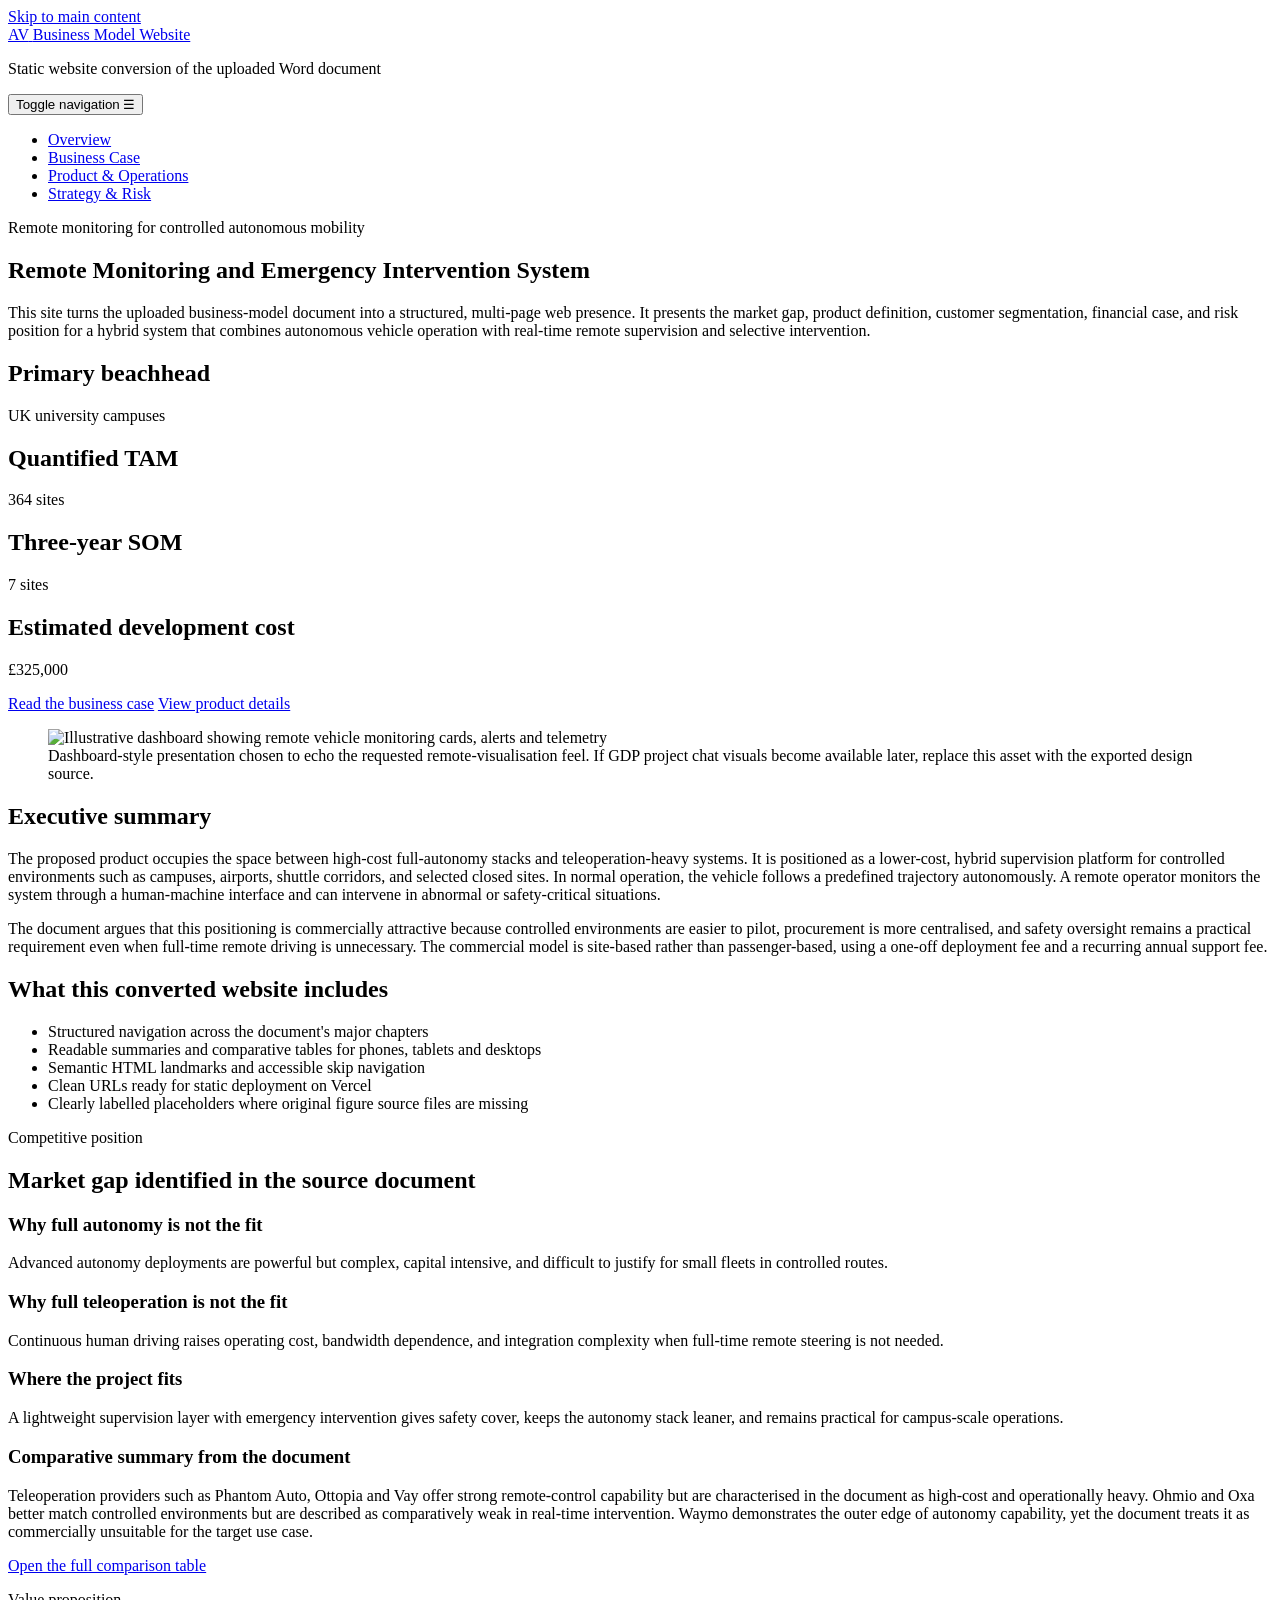
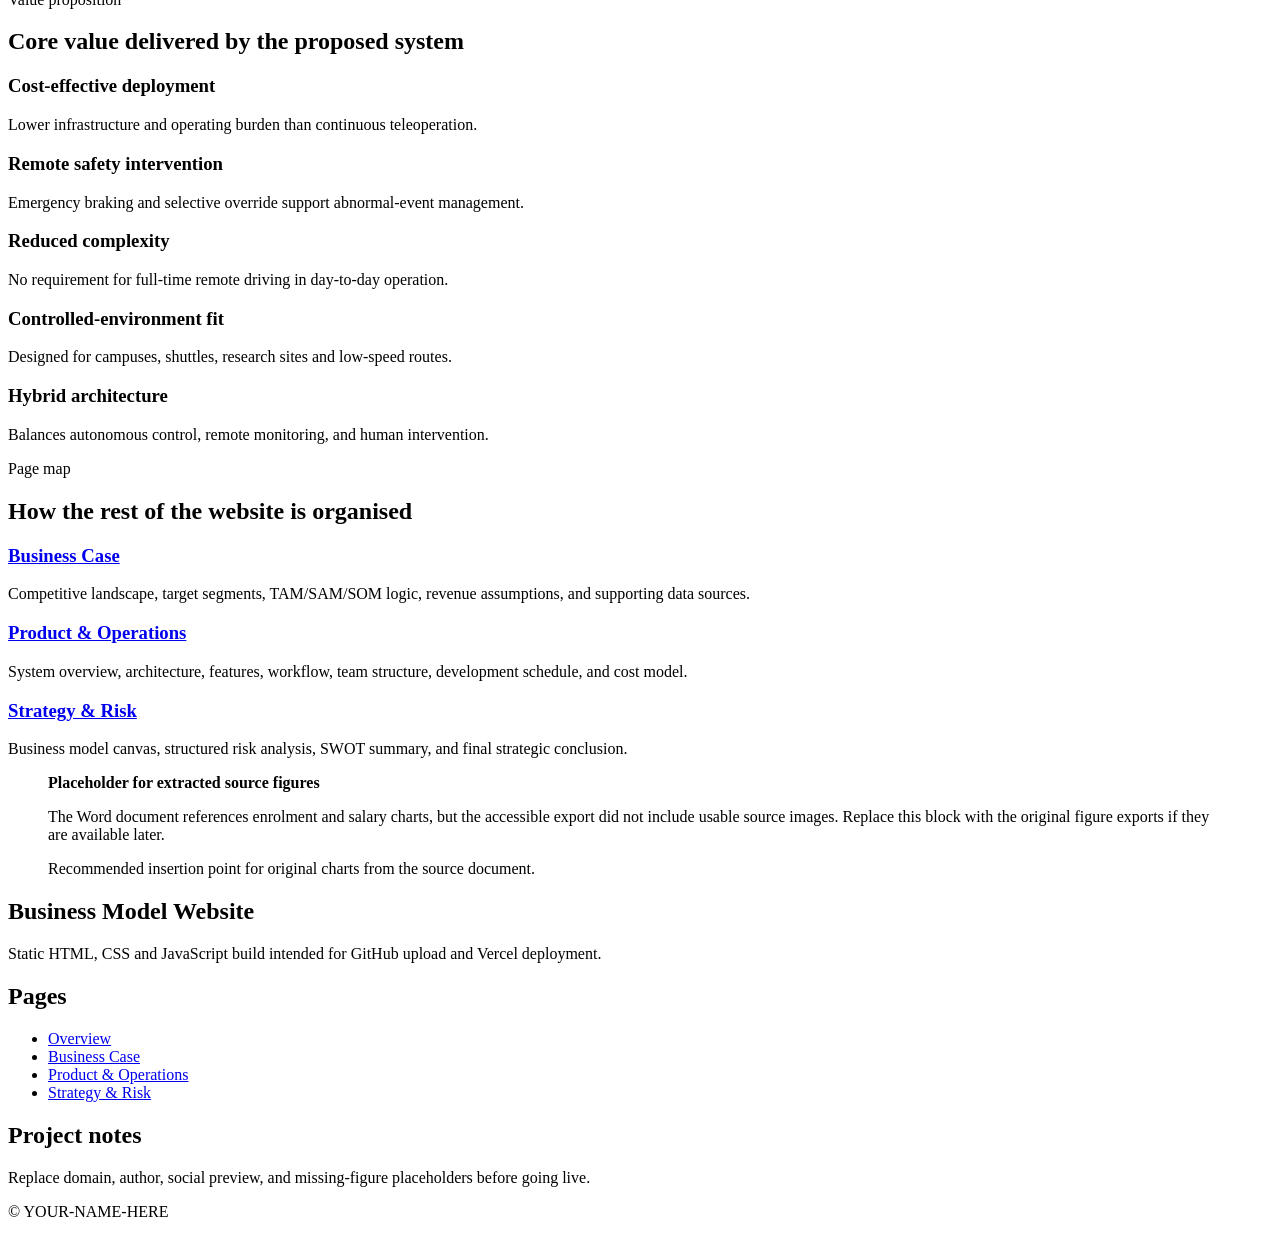
==== index.html @ 2acd95ef "Add files via upload first commit CAVE GDP" ====
<!DOCTYPE html>
<html lang="en-GB">
  <head>
    <meta charset="utf-8">
    <meta name="viewport" content="width=device-width, initial-scale=1">
    <title>Remote Monitoring and Emergency Intervention System</title>
    <meta name="description" content="Executive summary, market gap, value proposition, and commercial overview for a remote monitoring and emergency intervention system for automated vehicles.">
    <meta name="robots" content="index,follow,max-image-preview:large">
    <meta name="theme-color" content="#0b1220">
    <meta name="author" content="YOUR-NAME-HERE">
    <link rel="canonical" href="https://YOUR-DOMAIN-HERE/">
    <meta property="og:type" content="website">
    <meta property="og:locale" content="en_GB">
    <meta property="og:title" content="Remote Monitoring and Emergency Intervention System">
    <meta property="og:description" content="A static website version of the business model, market case, and product strategy for a hybrid autonomy monitoring platform.">
    <meta property="og:url" content="https://YOUR-DOMAIN-HERE/">
    <meta property="og:image" content="https://YOUR-DOMAIN-HERE/assets/images/og-image.svg">
    <meta name="twitter:card" content="summary_large_image">
    <meta name="twitter:title" content="Remote Monitoring and Emergency Intervention System">
    <meta name="twitter:description" content="Business model, product definition, market sizing, and risk analysis for a hybrid autonomy monitoring platform.">
    <meta name="twitter:image" content="https://YOUR-DOMAIN-HERE/assets/images/og-image.svg">
    <link rel="icon" href="assets/icons/favicon.svg" type="image/svg+xml">
    <link rel="stylesheet" href="assets/css/styles.css">
    <script defer src="assets/js/main.js"></script>
  </head>
  <body>
    <a class="skip-link" href="#main-content">Skip to main content</a>

    <header class="site-header">
      <div class="container">
        <div class="brand-block">
          <a class="brand" href="index.html" aria-label="Go to home page">
            <span class="brand-mark" aria-hidden="true">AV</span>
            <span class="brand-text">Business Model Website</span>
          </a>
          <p class="brand-tagline">Static website conversion of the uploaded Word document</p>
        </div>

        <button class="nav-toggle" type="button" aria-expanded="false" aria-controls="site-nav">
          <span class="sr-only">Toggle navigation</span>
          <span aria-hidden="true">☰</span>
        </button>

        <nav id="site-nav" class="site-nav" aria-label="Primary">
          <ul>
            <li><a href="index.html" aria-current="page">Overview</a></li>
            <li><a href="business-case.html">Business Case</a></li>
            <li><a href="product-operations.html">Product & Operations</a></li>
            <li><a href="strategy.html">Strategy & Risk</a></li>
          </ul>
        </nav>
      </div>
    </header>

    <main id="main-content">
      <section class="hero">
        <div class="container hero-grid">
          <div class="hero-copy">
            <p class="eyebrow">Remote monitoring for controlled autonomous mobility</p>
            <h1>Remote Monitoring and Emergency Intervention System</h1>
            <p class="lede">
              This site turns the uploaded business-model document into a structured, multi-page web presence.
              It presents the market gap, product definition, customer segmentation, financial case, and risk position
              for a hybrid system that combines autonomous vehicle operation with real-time remote supervision and selective intervention.
            </p>

            <div class="stat-grid" aria-label="Key summary metrics">
              <article class="stat-card">
                <h2>Primary beachhead</h2>
                <p>UK university campuses</p>
              </article>
              <article class="stat-card">
                <h2>Quantified TAM</h2>
                <p>364 sites</p>
              </article>
              <article class="stat-card">
                <h2>Three-year SOM</h2>
                <p>7 sites</p>
              </article>
              <article class="stat-card">
                <h2>Estimated development cost</h2>
                <p>£325,000</p>
              </article>
            </div>

            <div class="button-row">
              <a class="button" href="business-case.html">Read the business case</a>
              <a class="button button-secondary" href="product-operations.html">View product details</a>
            </div>
          </div>

          <figure class="hero-figure">
            <img src="assets/images/hero-dashboard.svg" alt="Illustrative dashboard showing remote vehicle monitoring cards, alerts and telemetry">
            <figcaption>
              Dashboard-style presentation chosen to echo the requested remote-visualisation feel. If GDP project chat visuals become available later, replace this asset with the exported design source.
            </figcaption>
          </figure>
        </div>
      </section>

      <section class="section">
        <div class="container two-column">
          <article>
            <h2>Executive summary</h2>
            <p>
              The proposed product occupies the space between high-cost full-autonomy stacks and teleoperation-heavy systems.
              It is positioned as a lower-cost, hybrid supervision platform for controlled environments such as campuses,
              airports, shuttle corridors, and selected closed sites. In normal operation, the vehicle follows a predefined trajectory autonomously.
              A remote operator monitors the system through a human-machine interface and can intervene in abnormal or safety-critical situations.
            </p>
            <p>
              The document argues that this positioning is commercially attractive because controlled environments are easier to pilot,
              procurement is more centralised, and safety oversight remains a practical requirement even when full-time remote driving is unnecessary.
              The commercial model is site-based rather than passenger-based, using a one-off deployment fee and a recurring annual support fee.
            </p>
          </article>

          <aside class="callout">
            <h2>What this converted website includes</h2>
            <ul class="list-tight">
              <li>Structured navigation across the document's major chapters</li>
              <li>Readable summaries and comparative tables for phones, tablets and desktops</li>
              <li>Semantic HTML landmarks and accessible skip navigation</li>
              <li>Clean URLs ready for static deployment on Vercel</li>
              <li>Clearly labelled placeholders where original figure source files are missing</li>
            </ul>
          </aside>
        </div>
      </section>

      <section class="section section-alt">
        <div class="container">
          <div class="section-heading">
            <p class="eyebrow">Competitive position</p>
            <h2>Market gap identified in the source document</h2>
          </div>

          <div class="grid cards-3">
            <article class="card">
              <h3>Why full autonomy is not the fit</h3>
              <p>
                Advanced autonomy deployments are powerful but complex, capital intensive, and difficult to justify for small fleets in controlled routes.
              </p>
            </article>
            <article class="card">
              <h3>Why full teleoperation is not the fit</h3>
              <p>
                Continuous human driving raises operating cost, bandwidth dependence, and integration complexity when full-time remote steering is not needed.
              </p>
            </article>
            <article class="card">
              <h3>Where the project fits</h3>
              <p>
                A lightweight supervision layer with emergency intervention gives safety cover, keeps the autonomy stack leaner, and remains practical for campus-scale operations.
              </p>
            </article>
          </div>

          <div class="comparison-panel">
            <div>
              <h3>Comparative summary from the document</h3>
              <p>
                Teleoperation providers such as Phantom Auto, Ottopia and Vay offer strong remote-control capability but are characterised in the document as high-cost and operationally heavy.
                Ohmio and Oxa better match controlled environments but are described as comparatively weak in real-time intervention.
                Waymo demonstrates the outer edge of autonomy capability, yet the document treats it as commercially unsuitable for the target use case.
              </p>
            </div>
            <a class="text-link" href="business-case.html#competitive-landscape">Open the full comparison table</a>
          </div>
        </div>
      </section>

      <section class="section">
        <div class="container">
          <div class="section-heading">
            <p class="eyebrow">Value proposition</p>
            <h2>Core value delivered by the proposed system</h2>
          </div>

          <div class="grid cards-5">
            <article class="mini-card">
              <h3>Cost-effective deployment</h3>
              <p>Lower infrastructure and operating burden than continuous teleoperation.</p>
            </article>
            <article class="mini-card">
              <h3>Remote safety intervention</h3>
              <p>Emergency braking and selective override support abnormal-event management.</p>
            </article>
            <article class="mini-card">
              <h3>Reduced complexity</h3>
              <p>No requirement for full-time remote driving in day-to-day operation.</p>
            </article>
            <article class="mini-card">
              <h3>Controlled-environment fit</h3>
              <p>Designed for campuses, shuttles, research sites and low-speed routes.</p>
            </article>
            <article class="mini-card">
              <h3>Hybrid architecture</h3>
              <p>Balances autonomous control, remote monitoring, and human intervention.</p>
            </article>
          </div>
        </div>
      </section>

      <section class="section section-alt">
        <div class="container">
          <div class="section-heading">
            <p class="eyebrow">Page map</p>
            <h2>How the rest of the website is organised</h2>
          </div>

          <div class="grid cards-3">
            <article class="card card-link">
              <h3><a href="business-case.html">Business Case</a></h3>
              <p>Competitive landscape, target segments, TAM/SAM/SOM logic, revenue assumptions, and supporting data sources.</p>
            </article>
            <article class="card card-link">
              <h3><a href="product-operations.html">Product & Operations</a></h3>
              <p>System overview, architecture, features, workflow, team structure, development schedule, and cost model.</p>
            </article>
            <article class="card card-link">
              <h3><a href="strategy.html">Strategy & Risk</a></h3>
              <p>Business model canvas, structured risk analysis, SWOT summary, and final strategic conclusion.</p>
            </article>
          </div>
        </div>
      </section>

      <section class="section">
        <div class="container">
          <figure class="figure-placeholder">
            <div class="placeholder-box">
              <strong>Placeholder for extracted source figures</strong>
              <p>
                The Word document references enrolment and salary charts, but the accessible export did not include usable source images.
                Replace this block with the original figure exports if they are available later.
              </p>
            </div>
            <figcaption>Recommended insertion point for original charts from the source document.</figcaption>
          </figure>
        </div>
      </section>
    </main>

    <footer class="site-footer">
      <div class="container footer-grid">
        <div>
          <h2>Business Model Website</h2>
          <p>
            Static HTML, CSS and JavaScript build intended for GitHub upload and Vercel deployment.
          </p>
        </div>

        <div>
          <h2>Pages</h2>
          <ul class="list-plain">
            <li><a href="index.html">Overview</a></li>
            <li><a href="business-case.html">Business Case</a></li>
            <li><a href="product-operations.html">Product & Operations</a></li>
            <li><a href="strategy.html">Strategy & Risk</a></li>
          </ul>
        </div>

        <div>
          <h2>Project notes</h2>
          <p>
            Replace domain, author, social preview, and missing-figure placeholders before going live.
          </p>
          <p class="footer-meta">© <span data-year></span> YOUR-NAME-HERE</p>
        </div>
      </div>
    </footer>
  </body>
</html>
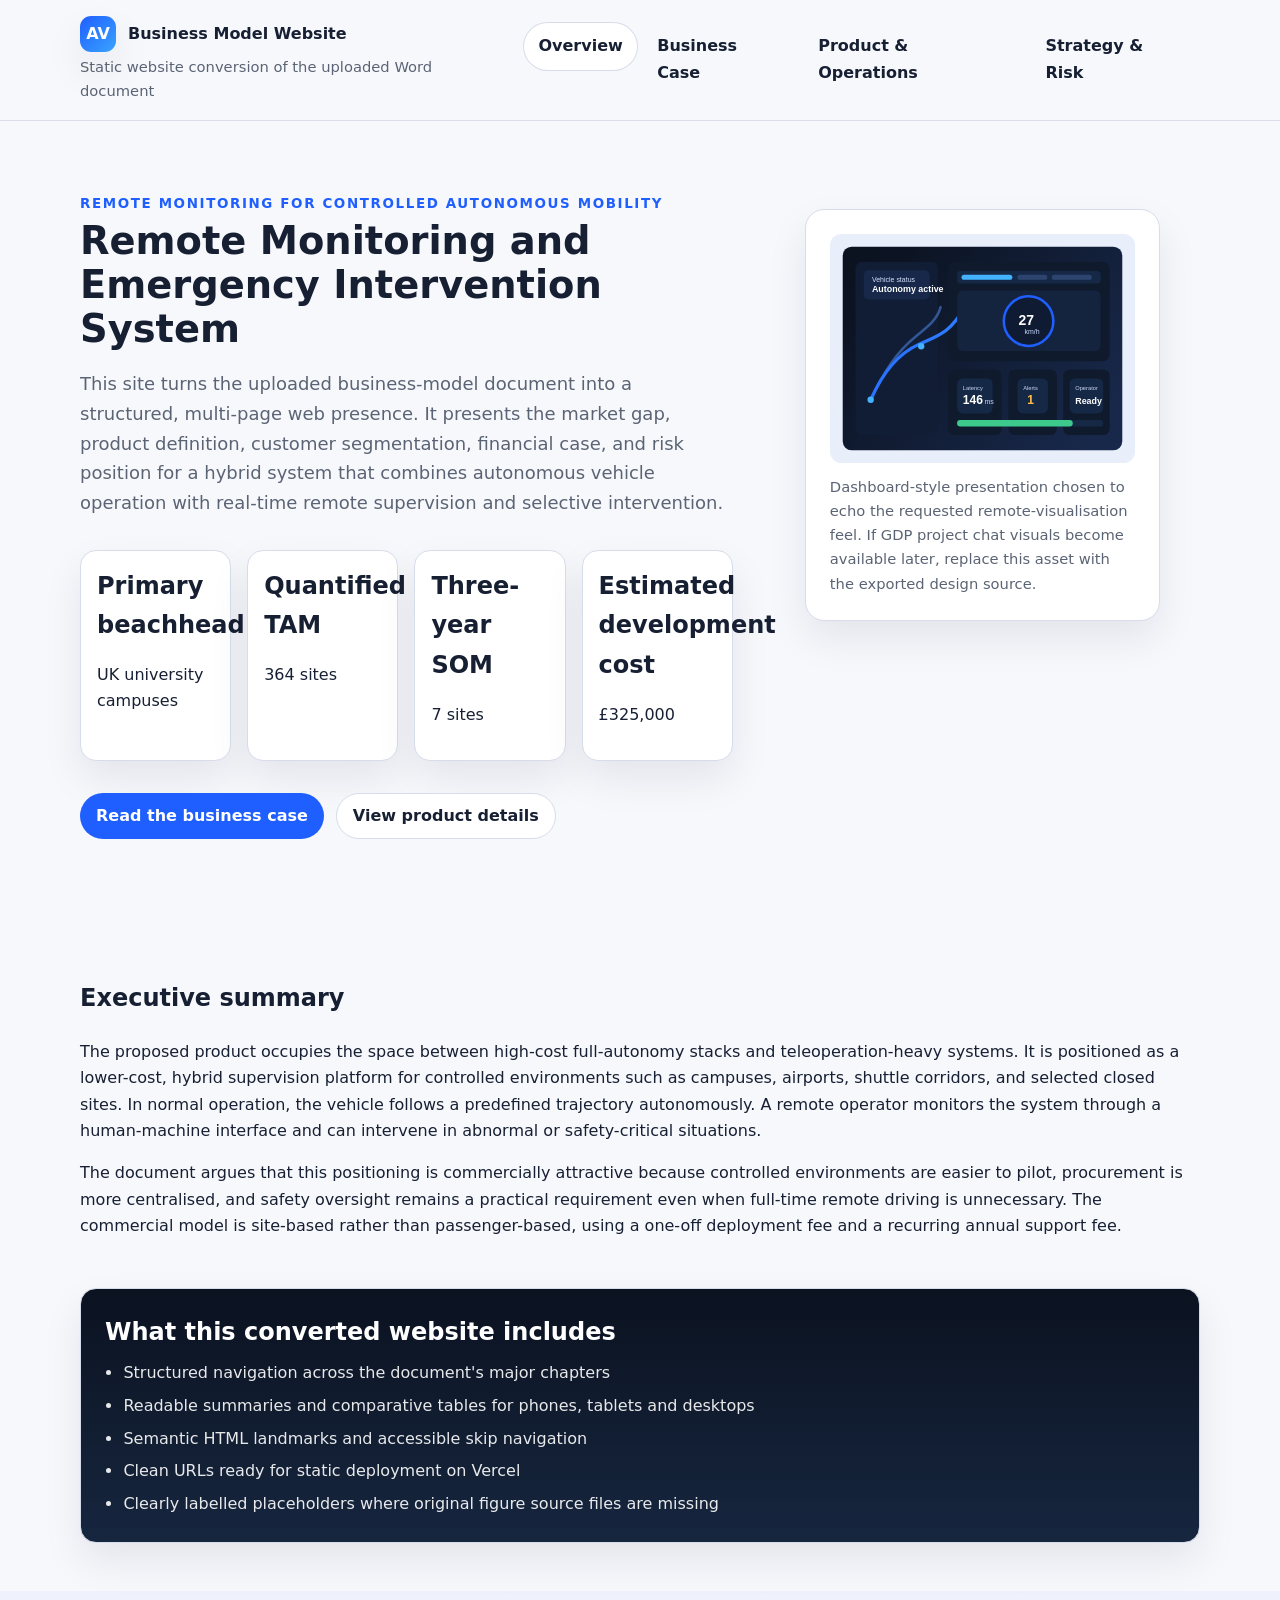
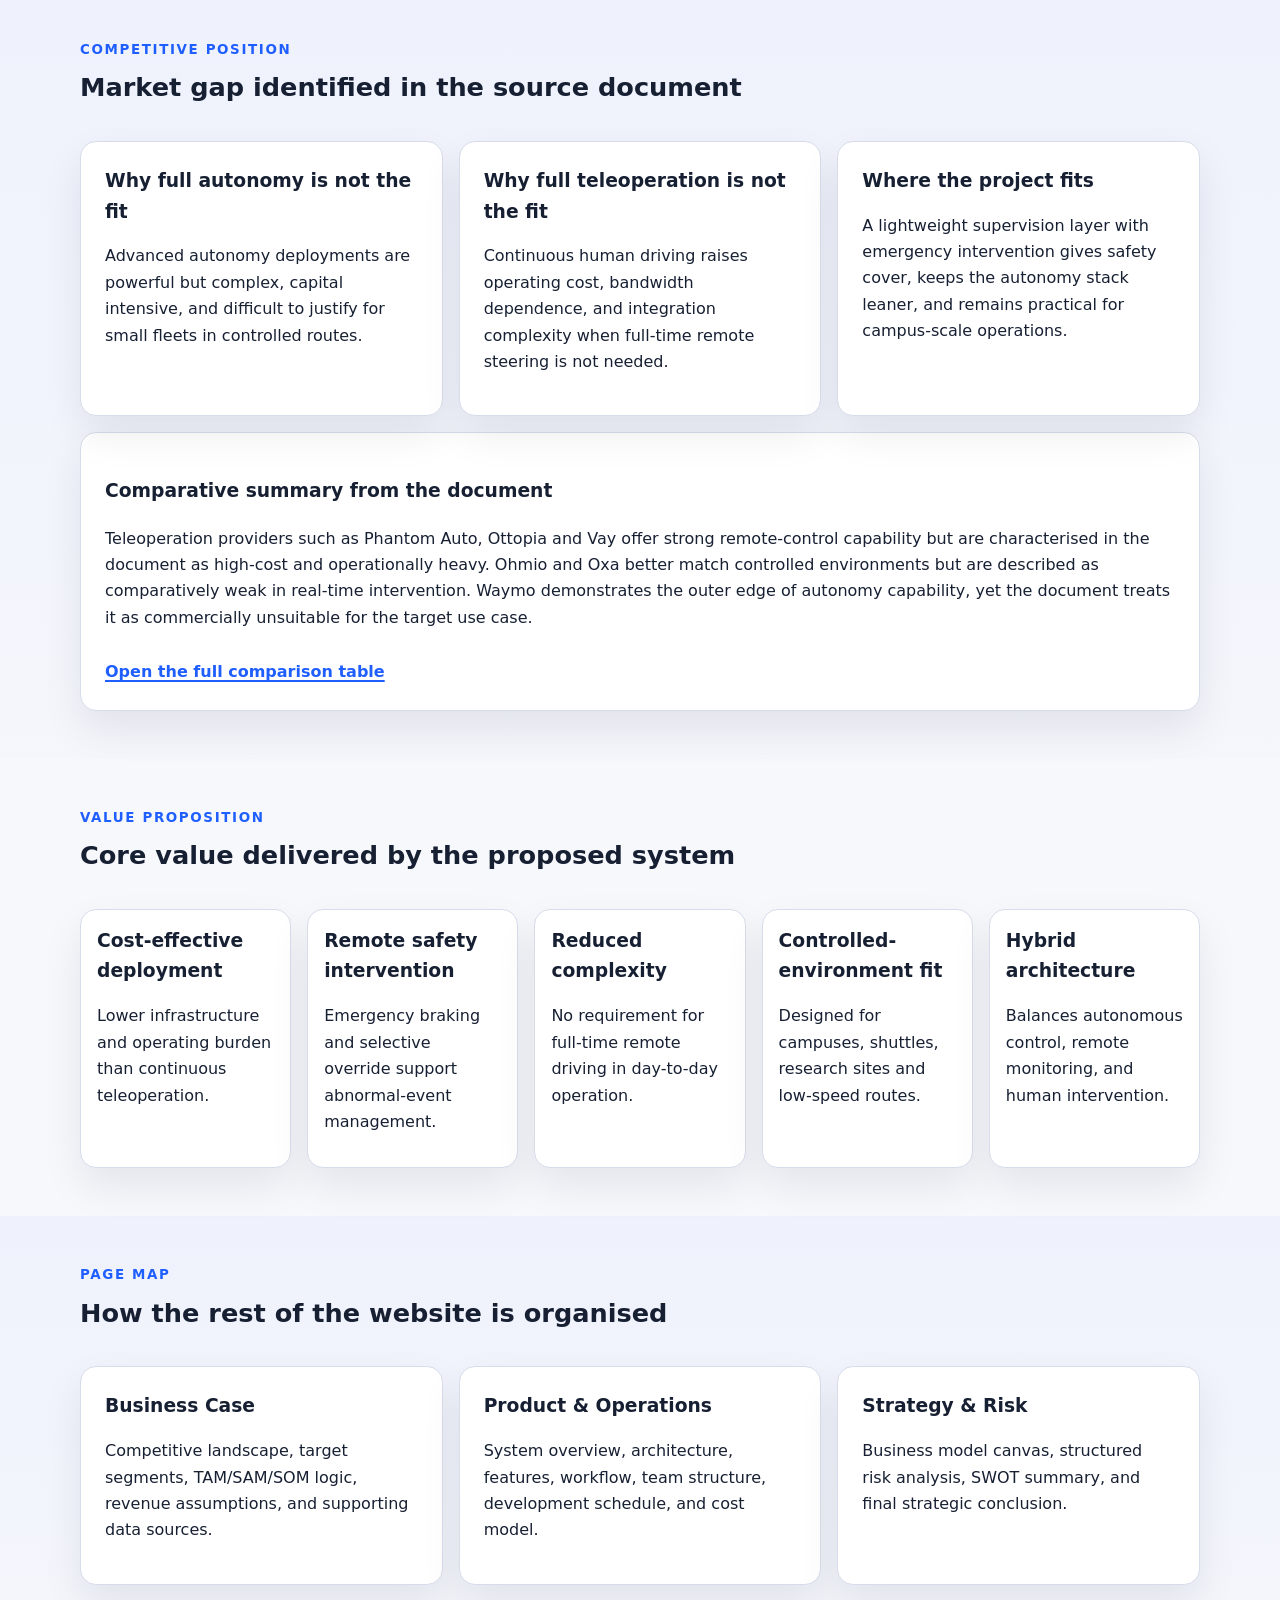
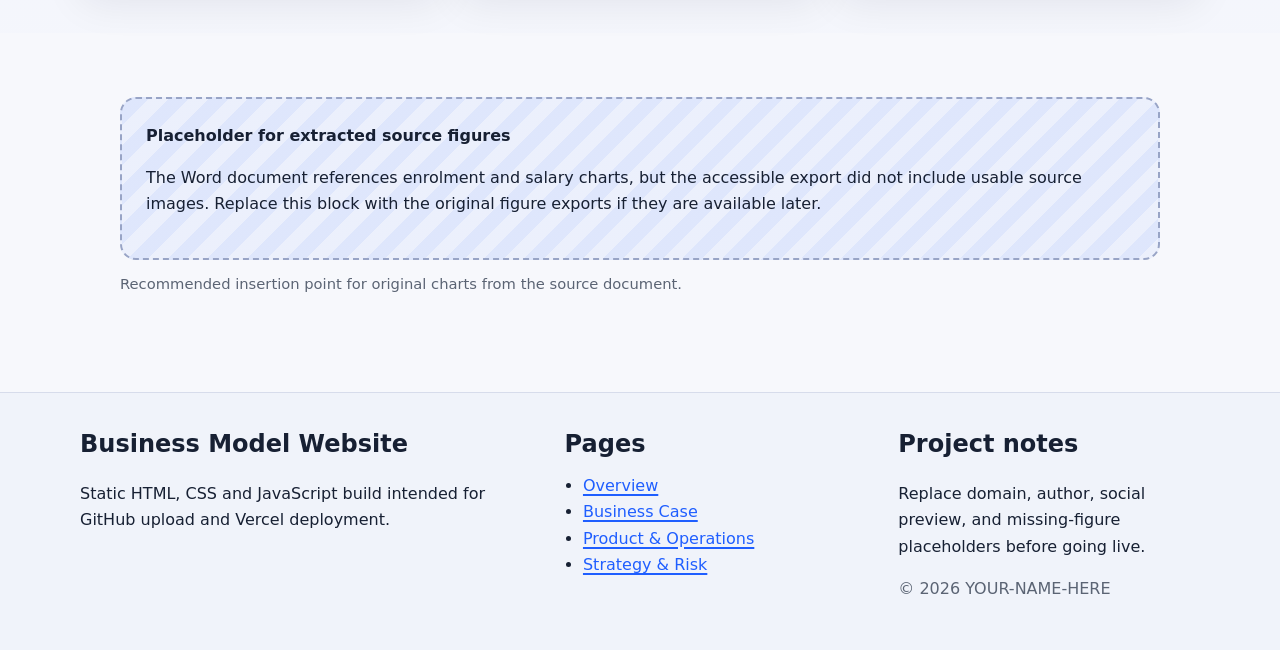
==== commit a0d8289e: "Fix broken asset paths across site pages and config" ====
--- a/index.html
+++ b/index.html
@@ -1,274 +1,274 @@
-<!DOCTYPE html>
-<html lang="en-GB">
-  <head>
-    <meta charset="utf-8">
-    <meta name="viewport" content="width=device-width, initial-scale=1">
-    <title>Remote Monitoring and Emergency Intervention System</title>
-    <meta name="description" content="Executive summary, market gap, value proposition, and commercial overview for a remote monitoring and emergency intervention system for automated vehicles.">
-    <meta name="robots" content="index,follow,max-image-preview:large">
-    <meta name="theme-color" content="#0b1220">
-    <meta name="author" content="YOUR-NAME-HERE">
-    <link rel="canonical" href="https://YOUR-DOMAIN-HERE/">
-    <meta property="og:type" content="website">
-    <meta property="og:locale" content="en_GB">
-    <meta property="og:title" content="Remote Monitoring and Emergency Intervention System">
-    <meta property="og:description" content="A static website version of the business model, market case, and product strategy for a hybrid autonomy monitoring platform.">
-    <meta property="og:url" content="https://YOUR-DOMAIN-HERE/">
-    <meta property="og:image" content="https://YOUR-DOMAIN-HERE/assets/images/og-image.svg">
-    <meta name="twitter:card" content="summary_large_image">
-    <meta name="twitter:title" content="Remote Monitoring and Emergency Intervention System">
-    <meta name="twitter:description" content="Business model, product definition, market sizing, and risk analysis for a hybrid autonomy monitoring platform.">
-    <meta name="twitter:image" content="https://YOUR-DOMAIN-HERE/assets/images/og-image.svg">
-    <link rel="icon" href="assets/icons/favicon.svg" type="image/svg+xml">
-    <link rel="stylesheet" href="assets/css/styles.css">
-    <script defer src="assets/js/main.js"></script>
-  </head>
-  <body>
-    <a class="skip-link" href="#main-content">Skip to main content</a>
-
-    <header class="site-header">
-      <div class="container">
-        <div class="brand-block">
-          <a class="brand" href="index.html" aria-label="Go to home page">
-            <span class="brand-mark" aria-hidden="true">AV</span>
-            <span class="brand-text">Business Model Website</span>
-          </a>
-          <p class="brand-tagline">Static website conversion of the uploaded Word document</p>
-        </div>
-
-        <button class="nav-toggle" type="button" aria-expanded="false" aria-controls="site-nav">
-          <span class="sr-only">Toggle navigation</span>
-          <span aria-hidden="true">☰</span>
-        </button>
-
-        <nav id="site-nav" class="site-nav" aria-label="Primary">
-          <ul>
-            <li><a href="index.html" aria-current="page">Overview</a></li>
-            <li><a href="business-case.html">Business Case</a></li>
-            <li><a href="product-operations.html">Product & Operations</a></li>
-            <li><a href="strategy.html">Strategy & Risk</a></li>
-          </ul>
-        </nav>
-      </div>
-    </header>
-
-    <main id="main-content">
-      <section class="hero">
-        <div class="container hero-grid">
-          <div class="hero-copy">
-            <p class="eyebrow">Remote monitoring for controlled autonomous mobility</p>
-            <h1>Remote Monitoring and Emergency Intervention System</h1>
-            <p class="lede">
-              This site turns the uploaded business-model document into a structured, multi-page web presence.
-              It presents the market gap, product definition, customer segmentation, financial case, and risk position
-              for a hybrid system that combines autonomous vehicle operation with real-time remote supervision and selective intervention.
-            </p>
-
-            <div class="stat-grid" aria-label="Key summary metrics">
-              <article class="stat-card">
-                <h2>Primary beachhead</h2>
-                <p>UK university campuses</p>
-              </article>
-              <article class="stat-card">
-                <h2>Quantified TAM</h2>
-                <p>364 sites</p>
-              </article>
-              <article class="stat-card">
-                <h2>Three-year SOM</h2>
-                <p>7 sites</p>
-              </article>
-              <article class="stat-card">
-                <h2>Estimated development cost</h2>
-                <p>£325,000</p>
-              </article>
-            </div>
-
-            <div class="button-row">
-              <a class="button" href="business-case.html">Read the business case</a>
-              <a class="button button-secondary" href="product-operations.html">View product details</a>
-            </div>
-          </div>
-
-          <figure class="hero-figure">
-            <img src="assets/images/hero-dashboard.svg" alt="Illustrative dashboard showing remote vehicle monitoring cards, alerts and telemetry">
-            <figcaption>
-              Dashboard-style presentation chosen to echo the requested remote-visualisation feel. If GDP project chat visuals become available later, replace this asset with the exported design source.
-            </figcaption>
-          </figure>
-        </div>
-      </section>
-
-      <section class="section">
-        <div class="container two-column">
-          <article>
-            <h2>Executive summary</h2>
-            <p>
-              The proposed product occupies the space between high-cost full-autonomy stacks and teleoperation-heavy systems.
-              It is positioned as a lower-cost, hybrid supervision platform for controlled environments such as campuses,
-              airports, shuttle corridors, and selected closed sites. In normal operation, the vehicle follows a predefined trajectory autonomously.
-              A remote operator monitors the system through a human-machine interface and can intervene in abnormal or safety-critical situations.
-            </p>
-            <p>
-              The document argues that this positioning is commercially attractive because controlled environments are easier to pilot,
-              procurement is more centralised, and safety oversight remains a practical requirement even when full-time remote driving is unnecessary.
-              The commercial model is site-based rather than passenger-based, using a one-off deployment fee and a recurring annual support fee.
-            </p>
-          </article>
-
-          <aside class="callout">
-            <h2>What this converted website includes</h2>
-            <ul class="list-tight">
-              <li>Structured navigation across the document's major chapters</li>
-              <li>Readable summaries and comparative tables for phones, tablets and desktops</li>
-              <li>Semantic HTML landmarks and accessible skip navigation</li>
-              <li>Clean URLs ready for static deployment on Vercel</li>
-              <li>Clearly labelled placeholders where original figure source files are missing</li>
-            </ul>
-          </aside>
-        </div>
-      </section>
-
-      <section class="section section-alt">
-        <div class="container">
-          <div class="section-heading">
-            <p class="eyebrow">Competitive position</p>
-            <h2>Market gap identified in the source document</h2>
-          </div>
-
-          <div class="grid cards-3">
-            <article class="card">
-              <h3>Why full autonomy is not the fit</h3>
-              <p>
-                Advanced autonomy deployments are powerful but complex, capital intensive, and difficult to justify for small fleets in controlled routes.
-              </p>
-            </article>
-            <article class="card">
-              <h3>Why full teleoperation is not the fit</h3>
-              <p>
-                Continuous human driving raises operating cost, bandwidth dependence, and integration complexity when full-time remote steering is not needed.
-              </p>
-            </article>
-            <article class="card">
-              <h3>Where the project fits</h3>
-              <p>
-                A lightweight supervision layer with emergency intervention gives safety cover, keeps the autonomy stack leaner, and remains practical for campus-scale operations.
-              </p>
-            </article>
-          </div>
-
-          <div class="comparison-panel">
-            <div>
-              <h3>Comparative summary from the document</h3>
-              <p>
-                Teleoperation providers such as Phantom Auto, Ottopia and Vay offer strong remote-control capability but are characterised in the document as high-cost and operationally heavy.
-                Ohmio and Oxa better match controlled environments but are described as comparatively weak in real-time intervention.
-                Waymo demonstrates the outer edge of autonomy capability, yet the document treats it as commercially unsuitable for the target use case.
-              </p>
-            </div>
-            <a class="text-link" href="business-case.html#competitive-landscape">Open the full comparison table</a>
-          </div>
-        </div>
-      </section>
-
-      <section class="section">
-        <div class="container">
-          <div class="section-heading">
-            <p class="eyebrow">Value proposition</p>
-            <h2>Core value delivered by the proposed system</h2>
-          </div>
-
-          <div class="grid cards-5">
-            <article class="mini-card">
-              <h3>Cost-effective deployment</h3>
-              <p>Lower infrastructure and operating burden than continuous teleoperation.</p>
-            </article>
-            <article class="mini-card">
-              <h3>Remote safety intervention</h3>
-              <p>Emergency braking and selective override support abnormal-event management.</p>
-            </article>
-            <article class="mini-card">
-              <h3>Reduced complexity</h3>
-              <p>No requirement for full-time remote driving in day-to-day operation.</p>
-            </article>
-            <article class="mini-card">
-              <h3>Controlled-environment fit</h3>
-              <p>Designed for campuses, shuttles, research sites and low-speed routes.</p>
-            </article>
-            <article class="mini-card">
-              <h3>Hybrid architecture</h3>
-              <p>Balances autonomous control, remote monitoring, and human intervention.</p>
-            </article>
-          </div>
-        </div>
-      </section>
-
-      <section class="section section-alt">
-        <div class="container">
-          <div class="section-heading">
-            <p class="eyebrow">Page map</p>
-            <h2>How the rest of the website is organised</h2>
-          </div>
-
-          <div class="grid cards-3">
-            <article class="card card-link">
-              <h3><a href="business-case.html">Business Case</a></h3>
-              <p>Competitive landscape, target segments, TAM/SAM/SOM logic, revenue assumptions, and supporting data sources.</p>
-            </article>
-            <article class="card card-link">
-              <h3><a href="product-operations.html">Product & Operations</a></h3>
-              <p>System overview, architecture, features, workflow, team structure, development schedule, and cost model.</p>
-            </article>
-            <article class="card card-link">
-              <h3><a href="strategy.html">Strategy & Risk</a></h3>
-              <p>Business model canvas, structured risk analysis, SWOT summary, and final strategic conclusion.</p>
-            </article>
-          </div>
-        </div>
-      </section>
-
-      <section class="section">
-        <div class="container">
-          <figure class="figure-placeholder">
-            <div class="placeholder-box">
-              <strong>Placeholder for extracted source figures</strong>
-              <p>
-                The Word document references enrolment and salary charts, but the accessible export did not include usable source images.
-                Replace this block with the original figure exports if they are available later.
-              </p>
-            </div>
-            <figcaption>Recommended insertion point for original charts from the source document.</figcaption>
-          </figure>
-        </div>
-      </section>
-    </main>
-
-    <footer class="site-footer">
-      <div class="container footer-grid">
-        <div>
-          <h2>Business Model Website</h2>
-          <p>
-            Static HTML, CSS and JavaScript build intended for GitHub upload and Vercel deployment.
-          </p>
-        </div>
-
-        <div>
-          <h2>Pages</h2>
-          <ul class="list-plain">
-            <li><a href="index.html">Overview</a></li>
-            <li><a href="business-case.html">Business Case</a></li>
-            <li><a href="product-operations.html">Product & Operations</a></li>
-            <li><a href="strategy.html">Strategy & Risk</a></li>
-          </ul>
-        </div>
-
-        <div>
-          <h2>Project notes</h2>
-          <p>
-            Replace domain, author, social preview, and missing-figure placeholders before going live.
-          </p>
-          <p class="footer-meta">© <span data-year></span> YOUR-NAME-HERE</p>
-        </div>
-      </div>
-    </footer>
-  </body>
-</html>
+<!DOCTYPE html>
+<html lang="en-GB">
+  <head>
+    <meta charset="utf-8">
+    <meta name="viewport" content="width=device-width, initial-scale=1">
+    <title>Remote Monitoring and Emergency Intervention System</title>
+    <meta name="description" content="Executive summary, market gap, value proposition, and commercial overview for a remote monitoring and emergency intervention system for automated vehicles.">
+    <meta name="robots" content="index,follow,max-image-preview:large">
+    <meta name="theme-color" content="#15382f">
+    <meta name="author" content="CAVE 2025-2026">
+    <link rel="canonical" href="https://YOUR-DOMAIN-HERE/">
+    <meta property="og:type" content="website">
+    <meta property="og:locale" content="en_GB">
+    <meta property="og:title" content="Remote Monitoring and Emergency Intervention System">
+    <meta property="og:description" content="A static website version of the business model, market case, and product strategy for a hybrid autonomy monitoring platform.">
+    <meta property="og:url" content="https://YOUR-DOMAIN-HERE/">
+    <meta property="og:image" content="https://YOUR-DOMAIN-HERE/asset/images/og-image.svg">
+    <meta name="twitter:card" content="summary_large_image">
+    <meta name="twitter:title" content="Remote Monitoring and Emergency Intervention System">
+    <meta name="twitter:description" content="Business model, product definition, market sizing, and risk analysis for a hybrid autonomy monitoring platform.">
+    <meta name="twitter:image" content="https://YOUR-DOMAIN-HERE/asset/images/og-image.svg">
+    <link rel="icon" href="asset/icons/favicon.svg" type="image/svg+xml">
+    <link rel="stylesheet" href="asset/css/styles.css">
+    <script defer src="asset/js/main.js"></script>
+  </head>
+  <body>
+    <a class="skip-link" href="#main-content">Skip to main content</a>
+
+    <header class="site-header">
+      <div class="container">
+        <div class="brand-block">
+          <a class="brand" href="index.html" aria-label="Go to home page">
+            <span class="brand-mark" aria-hidden="true">AV</span>
+            <span class="brand-text">Business Model Website</span>
+          </a>
+          <p class="brand-tagline">Static website conversion of the uploaded Word document</p>
+        </div>
+
+        <button class="nav-toggle" type="button" aria-expanded="false" aria-controls="site-nav">
+          <span class="sr-only">Toggle navigation</span>
+          <span aria-hidden="true">☰</span>
+        </button>
+
+        <nav id="site-nav" class="site-nav" aria-label="Primary">
+          <ul>
+            <li><a href="index.html" aria-current="page">Overview</a></li>
+            <li><a href="business-case.html">Business Case</a></li>
+            <li><a href="product-operations.html">Product & Operations</a></li>
+            <li><a href="strategy.html">Strategy & Risk</a></li>
+          </ul>
+        </nav>
+      </div>
+    </header>
+
+    <main id="main-content">
+      <section class="hero">
+        <div class="container hero-grid">
+          <div class="hero-copy">
+            <p class="eyebrow">Remote monitoring for controlled autonomous mobility</p>
+            <h1>Remote Monitoring and Emergency Intervention System</h1>
+            <p class="lede">
+              This site turns the uploaded business-model document into a structured, multi-page web presence.
+              It presents the market gap, product definition, customer segmentation, financial case, and risk position
+              for a hybrid system that combines autonomous vehicle operation with real-time remote supervision and selective intervention.
+            </p>
+
+            <div class="stat-grid" aria-label="Key summary metrics">
+              <article class="stat-card">
+                <h2>Primary beachhead</h2>
+                <p>UK university campuses</p>
+              </article>
+              <article class="stat-card">
+                <h2>Quantified TAM</h2>
+                <p>364 sites</p>
+              </article>
+              <article class="stat-card">
+                <h2>Three-year SOM</h2>
+                <p>7 sites</p>
+              </article>
+              <article class="stat-card">
+                <h2>Estimated development cost</h2>
+                <p>£325,000</p>
+              </article>
+            </div>
+
+            <div class="button-row">
+              <a class="button" href="business-case.html">Read the business case</a>
+              <a class="button button-secondary" href="product-operations.html">View product details</a>
+            </div>
+          </div>
+
+          <figure class="hero-figure">
+            <img src="asset/images/hero-dashboard.svg" alt="Illustrative dashboard showing remote vehicle monitoring cards, alerts and telemetry">
+            <figcaption>
+              Dashboard-style presentation chosen to echo the requested remote-visualisation feel. If GDP project chat visuals become available later, replace this asset with the exported design source.
+            </figcaption>
+          </figure>
+        </div>
+      </section>
+
+      <section class="section">
+        <div class="container two-column">
+          <article>
+            <h2>Executive summary</h2>
+            <p>
+              The proposed product occupies the space between high-cost full-autonomy stacks and teleoperation-heavy systems.
+              It is positioned as a lower-cost, hybrid supervision platform for controlled environments such as campuses,
+              airports, shuttle corridors, and selected closed sites. In normal operation, the vehicle follows a predefined trajectory autonomously.
+              A remote operator monitors the system through a human-machine interface and can intervene in abnormal or safety-critical situations.
+            </p>
+            <p>
+              The document argues that this positioning is commercially attractive because controlled environments are easier to pilot,
+              procurement is more centralised, and safety oversight remains a practical requirement even when full-time remote driving is unnecessary.
+              The commercial model is site-based rather than passenger-based, using a one-off deployment fee and a recurring annual support fee.
+            </p>
+          </article>
+
+          <aside class="callout">
+            <h2>What this converted website includes</h2>
+            <ul class="list-tight">
+              <li>Structured navigation across the document's major chapters</li>
+              <li>Readable summaries and comparative tables for phones, tablets and desktops</li>
+              <li>Semantic HTML landmarks and accessible skip navigation</li>
+              <li>Clean URLs ready for static deployment on Vercel</li>
+              <li>Clearly labelled placeholders where original figure source files are missing</li>
+            </ul>
+          </aside>
+        </div>
+      </section>
+
+      <section class="section section-alt">
+        <div class="container">
+          <div class="section-heading">
+            <p class="eyebrow">Competitive position</p>
+            <h2>Market gap identified in the source document</h2>
+          </div>
+
+          <div class="grid cards-3">
+            <article class="card">
+              <h3>Why full autonomy is not the fit</h3>
+              <p>
+                Advanced autonomy deployments are powerful but complex, capital intensive, and difficult to justify for small fleets in controlled routes.
+              </p>
+            </article>
+            <article class="card">
+              <h3>Why full teleoperation is not the fit</h3>
+              <p>
+                Continuous human driving raises operating cost, bandwidth dependence, and integration complexity when full-time remote steering is not needed.
+              </p>
+            </article>
+            <article class="card">
+              <h3>Where the project fits</h3>
+              <p>
+                A lightweight supervision layer with emergency intervention gives safety cover, keeps the autonomy stack leaner, and remains practical for campus-scale operations.
+              </p>
+            </article>
+          </div>
+
+          <div class="comparison-panel">
+            <div>
+              <h3>Comparative summary from the document</h3>
+              <p>
+                Teleoperation providers such as Phantom Auto, Ottopia and Vay offer strong remote-control capability but are characterised in the document as high-cost and operationally heavy.
+                Ohmio and Oxa better match controlled environments but are described as comparatively weak in real-time intervention.
+                Waymo demonstrates the outer edge of autonomy capability, yet the document treats it as commercially unsuitable for the target use case.
+              </p>
+            </div>
+            <a class="text-link" href="business-case.html#competitive-landscape">Open the full comparison table</a>
+          </div>
+        </div>
+      </section>
+
+      <section class="section">
+        <div class="container">
+          <div class="section-heading">
+            <p class="eyebrow">Value proposition</p>
+            <h2>Core value delivered by the proposed system</h2>
+          </div>
+
+          <div class="grid cards-5">
+            <article class="mini-card">
+              <h3>Cost-effective deployment</h3>
+              <p>Lower infrastructure and operating burden than continuous teleoperation.</p>
+            </article>
+            <article class="mini-card">
+              <h3>Remote safety intervention</h3>
+              <p>Emergency braking and selective override support abnormal-event management.</p>
+            </article>
+            <article class="mini-card">
+              <h3>Reduced complexity</h3>
+              <p>No requirement for full-time remote driving in day-to-day operation.</p>
+            </article>
+            <article class="mini-card">
+              <h3>Controlled-environment fit</h3>
+              <p>Designed for campuses, shuttles, research sites and low-speed routes.</p>
+            </article>
+            <article class="mini-card">
+              <h3>Hybrid architecture</h3>
+              <p>Balances autonomous control, remote monitoring, and human intervention.</p>
+            </article>
+          </div>
+        </div>
+      </section>
+
+      <section class="section section-alt">
+        <div class="container">
+          <div class="section-heading">
+            <p class="eyebrow">Page map</p>
+            <h2>How the rest of the website is organised</h2>
+          </div>
+
+          <div class="grid cards-3">
+            <article class="card card-link">
+              <h3><a href="business-case.html">Business Case</a></h3>
+              <p>Competitive landscape, target segments, TAM/SAM/SOM logic, revenue assumptions, and supporting data sources.</p>
+            </article>
+            <article class="card card-link">
+              <h3><a href="product-operations.html">Product & Operations</a></h3>
+              <p>System overview, architecture, features, workflow, team structure, development schedule, and cost model.</p>
+            </article>
+            <article class="card card-link">
+              <h3><a href="strategy.html">Strategy & Risk</a></h3>
+              <p>Business model canvas, structured risk analysis, SWOT summary, and final strategic conclusion.</p>
+            </article>
+          </div>
+        </div>
+      </section>
+
+      <section class="section">
+        <div class="container">
+          <figure class="figure-placeholder">
+            <div class="placeholder-box">
+              <strong>Placeholder for extracted source figures</strong>
+              <p>
+                The Word document references enrolment and salary charts, but the accessible export did not include usable source images.
+                Replace this block with the original figure exports if they are available later.
+              </p>
+            </div>
+            <figcaption>Recommended insertion point for original charts from the source document.</figcaption>
+          </figure>
+        </div>
+      </section>
+    </main>
+
+    <footer class="site-footer">
+      <div class="container footer-grid">
+        <div>
+          <h2>Business Model Website</h2>
+          <p>
+            Static HTML, CSS and JavaScript build intended for GitHub upload and Vercel deployment.
+          </p>
+        </div>
+
+        <div>
+          <h2>Pages</h2>
+          <ul class="list-plain">
+            <li><a href="index.html">Overview</a></li>
+            <li><a href="business-case.html">Business Case</a></li>
+            <li><a href="product-operations.html">Product & Operations</a></li>
+            <li><a href="strategy.html">Strategy & Risk</a></li>
+          </ul>
+        </div>
+
+        <div>
+          <h2>Project notes</h2>
+          <p>
+            Replace domain, author, social preview, and missing-figure placeholders before going live.
+          </p>
+          <p class="footer-meta">© <span data-year></span> YOUR-NAME-HERE</p>
+        </div>
+      </div>
+    </footer>
+  </body>
+</html>
--- a/asset/css/styles.css
+++ b/asset/css/styles.css
@@ -0,0 +1,594 @@
+:root {
+  --bg: #f7f8fc;
+  --surface: #ffffff;
+  --surface-alt: #eef2ff;
+  --surface-strong: #0b1220;
+  --text: #172033;
+  --muted: #5b6474;
+  --border: #d7dceb;
+  --accent: #1f5eff;
+  --accent-dark: #1746bf;
+  --success: #126b49;
+  --warning: #895800;
+  --radius: 1rem;
+  --shadow: 0 18px 40px rgba(11, 18, 32, 0.08);
+  --container: min(1120px, calc(100vw - 2rem));
+  --space-xs: 0.5rem;
+  --space-sm: 0.75rem;
+  --space-md: 1rem;
+  --space-lg: 1.5rem;
+  --space-xl: 2rem;
+  --space-2xl: 3rem;
+  --space-3xl: 4.5rem;
+  --font-sans: Inter, ui-sans-serif, system-ui, -apple-system, BlinkMacSystemFont, "Segoe UI", sans-serif;
+}
+
+*,
+*::before,
+*::after {
+  box-sizing: border-box;
+}
+
+html {
+  scroll-behavior: smooth;
+}
+
+body {
+  margin: 0;
+  font-family: var(--font-sans);
+  line-height: 1.65;
+  color: var(--text);
+  background: var(--bg);
+}
+
+img {
+  max-width: 100%;
+  display: block;
+}
+
+svg {
+  display: block;
+}
+
+a {
+  color: var(--accent);
+  text-decoration-thickness: 0.1em;
+  text-underline-offset: 0.2em;
+}
+
+a:hover {
+  color: var(--accent-dark);
+}
+
+a:focus-visible,
+button:focus-visible,
+summary:focus-visible,
+[tabindex]:focus-visible {
+  outline: 3px solid #ffbf47;
+  outline-offset: 3px;
+}
+
+button {
+  font: inherit;
+}
+
+table {
+  width: 100%;
+  border-collapse: collapse;
+  background: var(--surface);
+}
+
+caption {
+  text-align: left;
+  font-weight: 700;
+  margin-bottom: var(--space-sm);
+}
+
+th,
+td {
+  padding: 0.9rem 1rem;
+  border: 1px solid var(--border);
+  vertical-align: top;
+  text-align: left;
+}
+
+thead th {
+  background: #edf2ff;
+}
+
+tbody th {
+  background: #f7f9ff;
+}
+
+.container {
+  width: var(--container);
+  margin-inline: auto;
+}
+
+.skip-link {
+  position: absolute;
+  left: 1rem;
+  top: -4rem;
+  z-index: 1000;
+  background: var(--surface-strong);
+  color: #fff;
+  padding: 0.75rem 1rem;
+  border-radius: 999px;
+}
+
+.skip-link:focus {
+  top: 1rem;
+}
+
+.site-header {
+  position: sticky;
+  top: 0;
+  z-index: 100;
+  background: rgba(247, 248, 252, 0.95);
+  backdrop-filter: blur(10px);
+  border-bottom: 1px solid rgba(215, 220, 235, 0.95);
+}
+
+.site-header .container {
+  display: flex;
+  align-items: center;
+  gap: 1rem;
+  justify-content: space-between;
+  padding-block: 1rem;
+}
+
+.brand-block {
+  display: grid;
+  gap: 0.2rem;
+}
+
+.brand {
+  display: inline-flex;
+  align-items: center;
+  gap: 0.75rem;
+  text-decoration: none;
+  color: var(--text);
+  font-weight: 800;
+}
+
+.brand:hover {
+  color: var(--text);
+}
+
+.brand-mark {
+  inline-size: 2.25rem;
+  block-size: 2.25rem;
+  border-radius: 0.7rem;
+  display: inline-grid;
+  place-items: center;
+  color: #fff;
+  background: linear-gradient(135deg, #1f5eff, #3aa4ff);
+  box-shadow: var(--shadow);
+}
+
+.brand-tagline {
+  margin: 0;
+  color: var(--muted);
+  font-size: 0.92rem;
+}
+
+.site-nav ul {
+  list-style: none;
+  display: flex;
+  gap: 0.25rem;
+  padding: 0;
+  margin: 0;
+}
+
+.site-nav a {
+  display: inline-block;
+  padding: 0.7rem 0.95rem;
+  border-radius: 999px;
+  text-decoration: none;
+  color: var(--text);
+  font-weight: 600;
+}
+
+.site-nav a[aria-current="page"] {
+  background: var(--surface);
+  box-shadow: inset 0 0 0 1px var(--border);
+}
+
+.nav-toggle {
+  display: none;
+  border: 1px solid var(--border);
+  border-radius: 0.75rem;
+  background: var(--surface);
+  padding: 0.6rem 0.8rem;
+}
+
+.hero,
+.page-hero {
+  padding-block: var(--space-3xl);
+}
+
+.hero-grid,
+.two-column,
+.footer-grid {
+  display: grid;
+  gap: var(--space-xl);
+  align-items: start;
+}
+
+.hero-grid {
+  grid-template-columns: 1.2fr 0.8fr;
+}
+
+.hero-copy h1,
+.page-hero h1,
+.error-card h1 {
+  margin-top: 0.25rem;
+  margin-bottom: 1rem;
+  line-height: 1.15;
+  font-size: clamp(2.1rem, 3vw, 3.8rem);
+}
+
+.eyebrow {
+  margin: 0;
+  text-transform: uppercase;
+  letter-spacing: 0.12em;
+  font-size: 0.84rem;
+  font-weight: 800;
+  color: var(--accent);
+}
+
+.lede {
+  font-size: 1.125rem;
+  color: var(--muted);
+  max-width: 68ch;
+}
+
+.hero-figure,
+.architecture-figure {
+  background: var(--surface);
+  border: 1px solid var(--border);
+  border-radius: calc(var(--radius) + 0.2rem);
+  padding: var(--space-lg);
+  box-shadow: var(--shadow);
+}
+
+.hero-figure figcaption,
+.architecture-figure figcaption,
+.figure-placeholder figcaption {
+  color: var(--muted);
+  font-size: 0.92rem;
+  margin-top: var(--space-sm);
+}
+
+.section {
+  padding-block: var(--space-2xl);
+}
+
+.section-alt {
+  background: linear-gradient(180deg, rgba(31, 94, 255, 0.04), rgba(31, 94, 255, 0.01));
+}
+
+.section-heading {
+  display: grid;
+  gap: 0.35rem;
+  margin-bottom: var(--space-xl);
+}
+
+.section-heading h2,
+.callout h2,
+.card h2,
+.card h3,
+.metric-panel h3,
+.mini-card h3,
+.stat-card h2,
+.swot-card h3,
+footer h2 {
+  margin: 0;
+}
+
+.section-heading h2 {
+  font-size: clamp(1.6rem, 2vw, 2.5rem);
+}
+
+.section-heading p:last-child {
+  margin: 0;
+  color: var(--muted);
+  max-width: 70ch;
+}
+
+.card,
+.mini-card,
+.callout,
+.metric-panel,
+.stat-card,
+.swot-card,
+.error-card,
+.comparison-panel {
+  background: var(--surface);
+  border: 1px solid var(--border);
+  border-radius: var(--radius);
+  box-shadow: var(--shadow);
+}
+
+.card,
+.callout,
+.metric-panel,
+.swot-card,
+.comparison-panel,
+.error-card {
+  padding: var(--space-lg);
+}
+
+.mini-card,
+.stat-card {
+  padding: 1rem;
+}
+
+.callout {
+  background: linear-gradient(180deg, #0b1220, #16263f);
+  color: #fff;
+}
+
+.callout p,
+.callout li {
+  color: rgba(255, 255, 255, 0.9);
+}
+
+.stat-grid,
+.grid {
+  display: grid;
+  gap: 1rem;
+}
+
+.stat-grid {
+  grid-template-columns: repeat(4, minmax(0, 1fr));
+  margin-top: var(--space-xl);
+}
+
+.cards-2 {
+  grid-template-columns: repeat(2, minmax(0, 1fr));
+}
+
+.cards-3 {
+  grid-template-columns: repeat(3, minmax(0, 1fr));
+}
+
+.cards-4 {
+  grid-template-columns: repeat(4, minmax(0, 1fr));
+}
+
+.cards-5 {
+  grid-template-columns: repeat(5, minmax(0, 1fr));
+}
+
+.metric-panel {
+  text-align: center;
+}
+
+.metric-number {
+  font-size: clamp(2rem, 4vw, 3.2rem);
+  line-height: 1;
+  margin-block: 0.5rem;
+  font-weight: 800;
+}
+
+.card-link a {
+  color: inherit;
+  text-decoration: none;
+}
+
+.card-link a:hover {
+  color: var(--accent);
+}
+
+.button-row {
+  display: flex;
+  flex-wrap: wrap;
+  gap: 0.75rem;
+  margin-top: var(--space-xl);
+}
+
+.button,
+.button-secondary {
+  display: inline-flex;
+  align-items: center;
+  justify-content: center;
+  min-height: 2.9rem;
+  padding-inline: 1rem;
+  border-radius: 999px;
+  text-decoration: none;
+  font-weight: 700;
+}
+
+.button {
+  color: #fff;
+  background: var(--accent);
+}
+
+.button:hover {
+  color: #fff;
+  background: var(--accent-dark);
+}
+
+.button-secondary {
+  color: var(--text);
+  background: var(--surface);
+  border: 1px solid var(--border);
+}
+
+.button-secondary:hover {
+  color: var(--text);
+  background: #eef2ff;
+}
+
+.list-plain,
+.list-tight {
+  margin-block: 0.5rem 0;
+  padding-left: 1.15rem;
+}
+
+.list-tight li + li {
+  margin-top: 0.4rem;
+}
+
+.note {
+  margin-top: 1rem;
+  padding: 1rem 1.1rem;
+  border-left: 4px solid #7b61ff;
+  background: rgba(123, 97, 255, 0.08);
+  border-radius: 0.75rem;
+}
+
+.table-scroll {
+  overflow-x: auto;
+  border-radius: var(--radius);
+  box-shadow: var(--shadow);
+  margin-top: 1rem;
+}
+
+.comparison-panel {
+  margin-top: 1rem;
+  display: grid;
+  gap: 0.75rem;
+  align-items: center;
+}
+
+.text-link {
+  font-weight: 700;
+}
+
+.flow-list {
+  padding-left: 1.2rem;
+}
+
+.flow-list li + li {
+  margin-top: 0.65rem;
+}
+
+.placeholder-box {
+  background: repeating-linear-gradient(
+    -45deg,
+    rgba(31, 94, 255, 0.05),
+    rgba(31, 94, 255, 0.05) 14px,
+    rgba(31, 94, 255, 0.11) 14px,
+    rgba(31, 94, 255, 0.11) 28px
+  );
+  border: 2px dashed #98a4c6;
+  border-radius: var(--radius);
+  padding: 1.5rem;
+}
+
+.swot-grid {
+  display: grid;
+  grid-template-columns: repeat(2, minmax(0, 1fr));
+  gap: 1rem;
+}
+
+.site-footer {
+  padding-block: 2rem;
+  margin-top: 2rem;
+  border-top: 1px solid var(--border);
+  background: #f0f3fa;
+}
+
+.footer-grid {
+  grid-template-columns: 1.2fr 0.8fr 0.8fr;
+}
+
+.footer-meta {
+  color: var(--muted);
+}
+
+.error-shell {
+  min-height: 100dvh;
+  display: grid;
+  place-items: center;
+  padding: 2rem 0;
+}
+
+.error-card {
+  max-width: 40rem;
+  text-align: center;
+}
+
+.sr-only {
+  position: absolute;
+  inline-size: 1px;
+  block-size: 1px;
+  overflow: hidden;
+  clip-path: inset(50%);
+  white-space: nowrap;
+}
+
+@media (max-width: 1050px) {
+  .hero-grid,
+  .two-column,
+  .footer-grid,
+  .cards-4,
+  .cards-5 {
+    grid-template-columns: 1fr 1fr;
+  }
+
+  .cards-3,
+  .cards-2,
+  .swot-grid,
+  .stat-grid {
+    grid-template-columns: 1fr 1fr;
+  }
+}
+
+@media (max-width: 820px) {
+  .site-header .container {
+    grid-template-columns: 1fr auto;
+  }
+
+  .nav-toggle {
+    display: inline-flex;
+    align-items: center;
+    justify-content: center;
+  }
+
+  .site-nav {
+    display: none;
+    width: 100%;
+  }
+
+  .site-nav.is-open {
+    display: block;
+  }
+
+  .site-nav ul {
+    flex-direction: column;
+    padding-top: 0.5rem;
+  }
+
+  .site-header .container {
+    display: grid;
+  }
+
+  .hero-grid,
+  .two-column,
+  .footer-grid,
+  .cards-2,
+  .cards-3,
+  .cards-4,
+  .cards-5,
+  .swot-grid,
+  .stat-grid {
+    grid-template-columns: 1fr;
+  }
+}
+
+@media (prefers-reduced-motion: reduce) {
+  html {
+    scroll-behavior: auto;
+  }
+
+  *,
+  *::before,
+  *::after {
+    animation-duration: 0.01ms !important;
+    animation-iteration-count: 1 !important;
+    transition-duration: 0.01ms !important;
+  }
+}
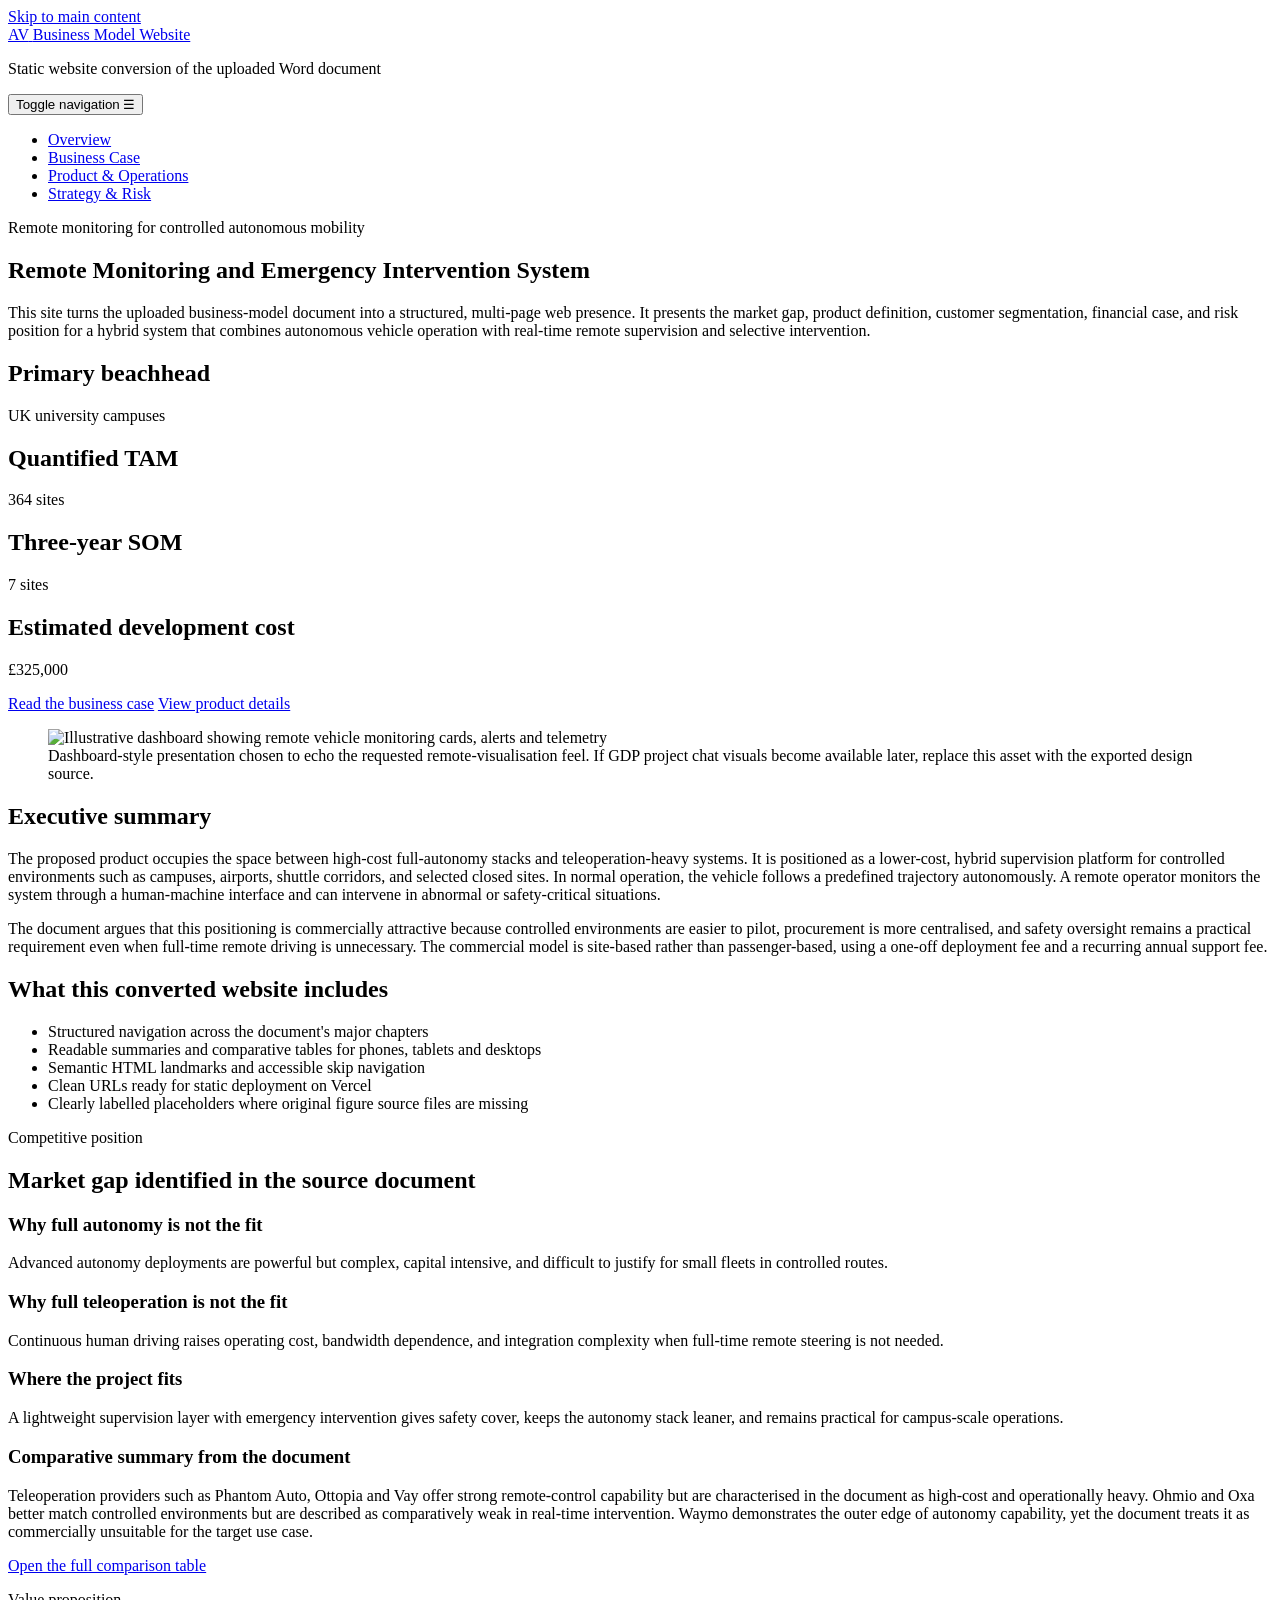
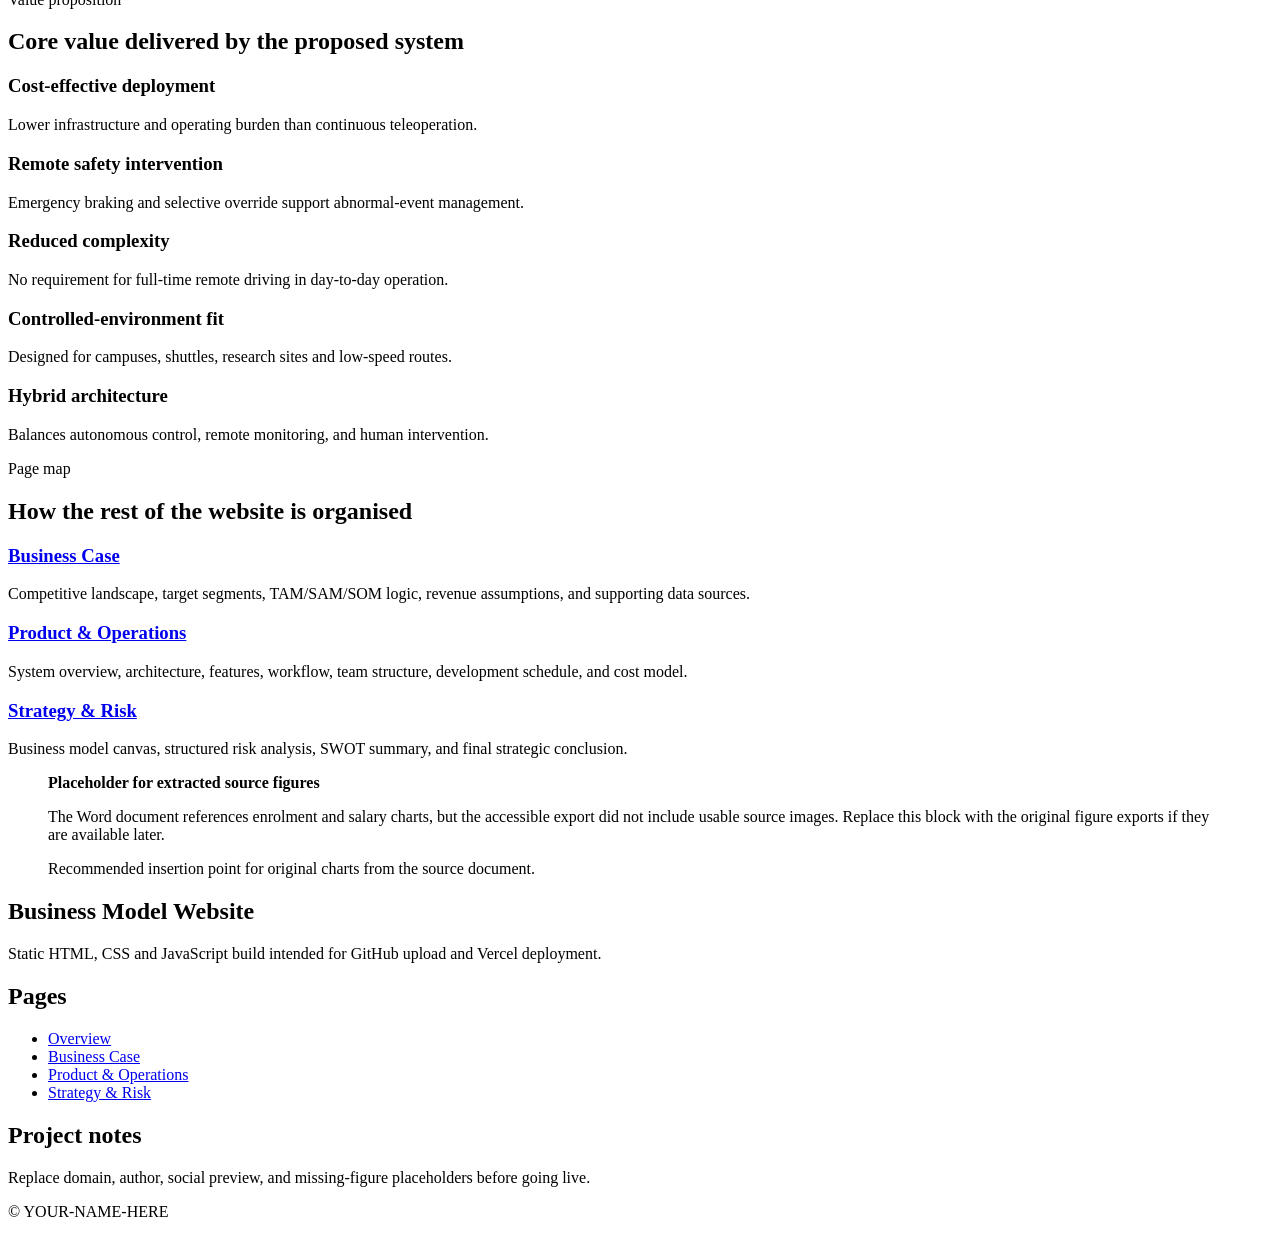
==== commit 765eccf9: "Revert "Fix broken static asset paths so site styling and scripts load correctly"" ====
--- a/index.html
+++ b/index.html
@@ -14,14 +14,14 @@
     <meta property="og:title" content="Remote Monitoring and Emergency Intervention System">
     <meta property="og:description" content="A static website version of the business model, market case, and product strategy for a hybrid autonomy monitoring platform.">
     <meta property="og:url" content="https://YOUR-DOMAIN-HERE/">
-    <meta property="og:image" content="https://YOUR-DOMAIN-HERE/asset/images/og-image.svg">
+    <meta property="og:image" content="https://YOUR-DOMAIN-HERE/assets/images/og-image.svg">
     <meta name="twitter:card" content="summary_large_image">
     <meta name="twitter:title" content="Remote Monitoring and Emergency Intervention System">
     <meta name="twitter:description" content="Business model, product definition, market sizing, and risk analysis for a hybrid autonomy monitoring platform.">
-    <meta name="twitter:image" content="https://YOUR-DOMAIN-HERE/asset/images/og-image.svg">
-    <link rel="icon" href="asset/icons/favicon.svg" type="image/svg+xml">
-    <link rel="stylesheet" href="asset/css/styles.css">
-    <script defer src="asset/js/main.js"></script>
+    <meta name="twitter:image" content="https://YOUR-DOMAIN-HERE/assets/images/og-image.svg">
+    <link rel="icon" href="assets/icons/favicon.svg" type="image/svg+xml">
+    <link rel="stylesheet" href="assets/css/styles.css">
+    <script defer src="assets/js/main.js"></script>
   </head>
   <body>
     <a class="skip-link" href="#main-content">Skip to main content</a>
@@ -90,7 +90,7 @@
           </div>
 
           <figure class="hero-figure">
-            <img src="asset/images/hero-dashboard.svg" alt="Illustrative dashboard showing remote vehicle monitoring cards, alerts and telemetry">
+            <img src="assets/images/hero-dashboard.svg" alt="Illustrative dashboard showing remote vehicle monitoring cards, alerts and telemetry">
             <figcaption>
               Dashboard-style presentation chosen to echo the requested remote-visualisation feel. If GDP project chat visuals become available later, replace this asset with the exported design source.
             </figcaption>
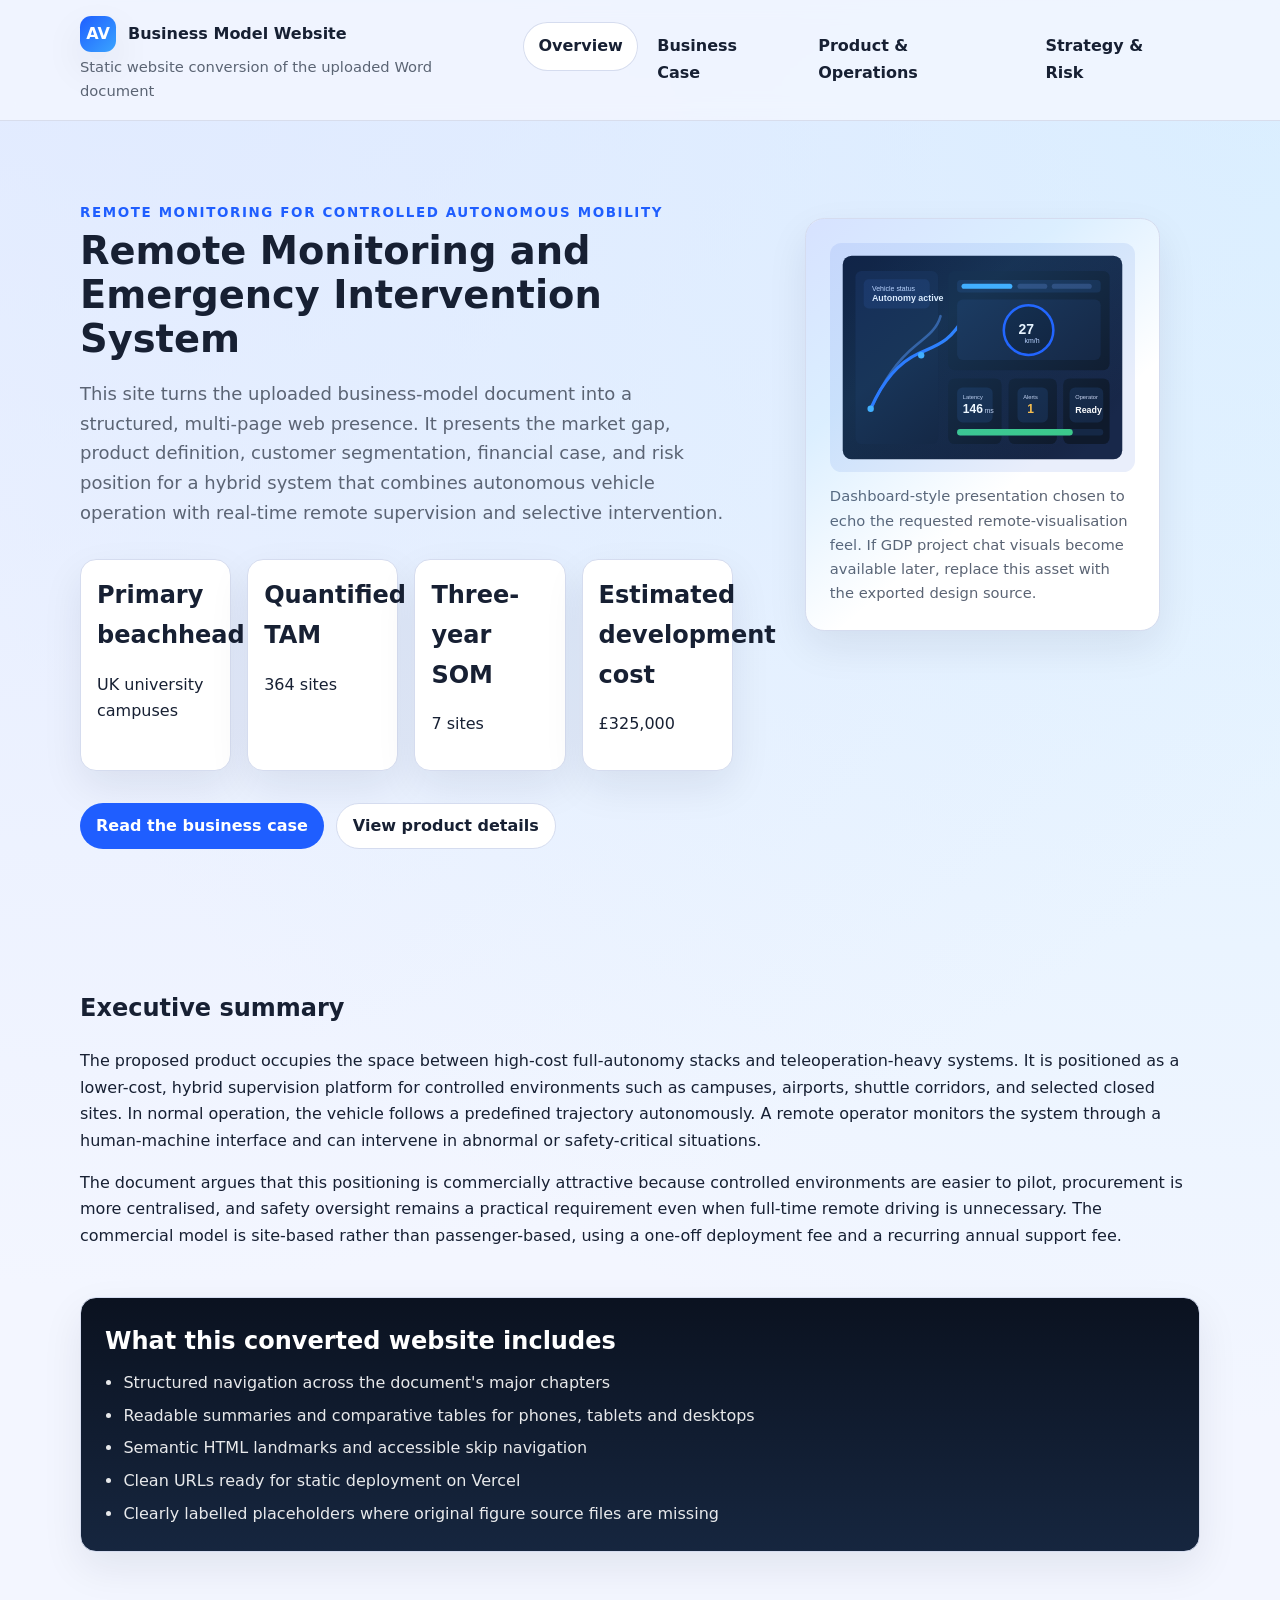
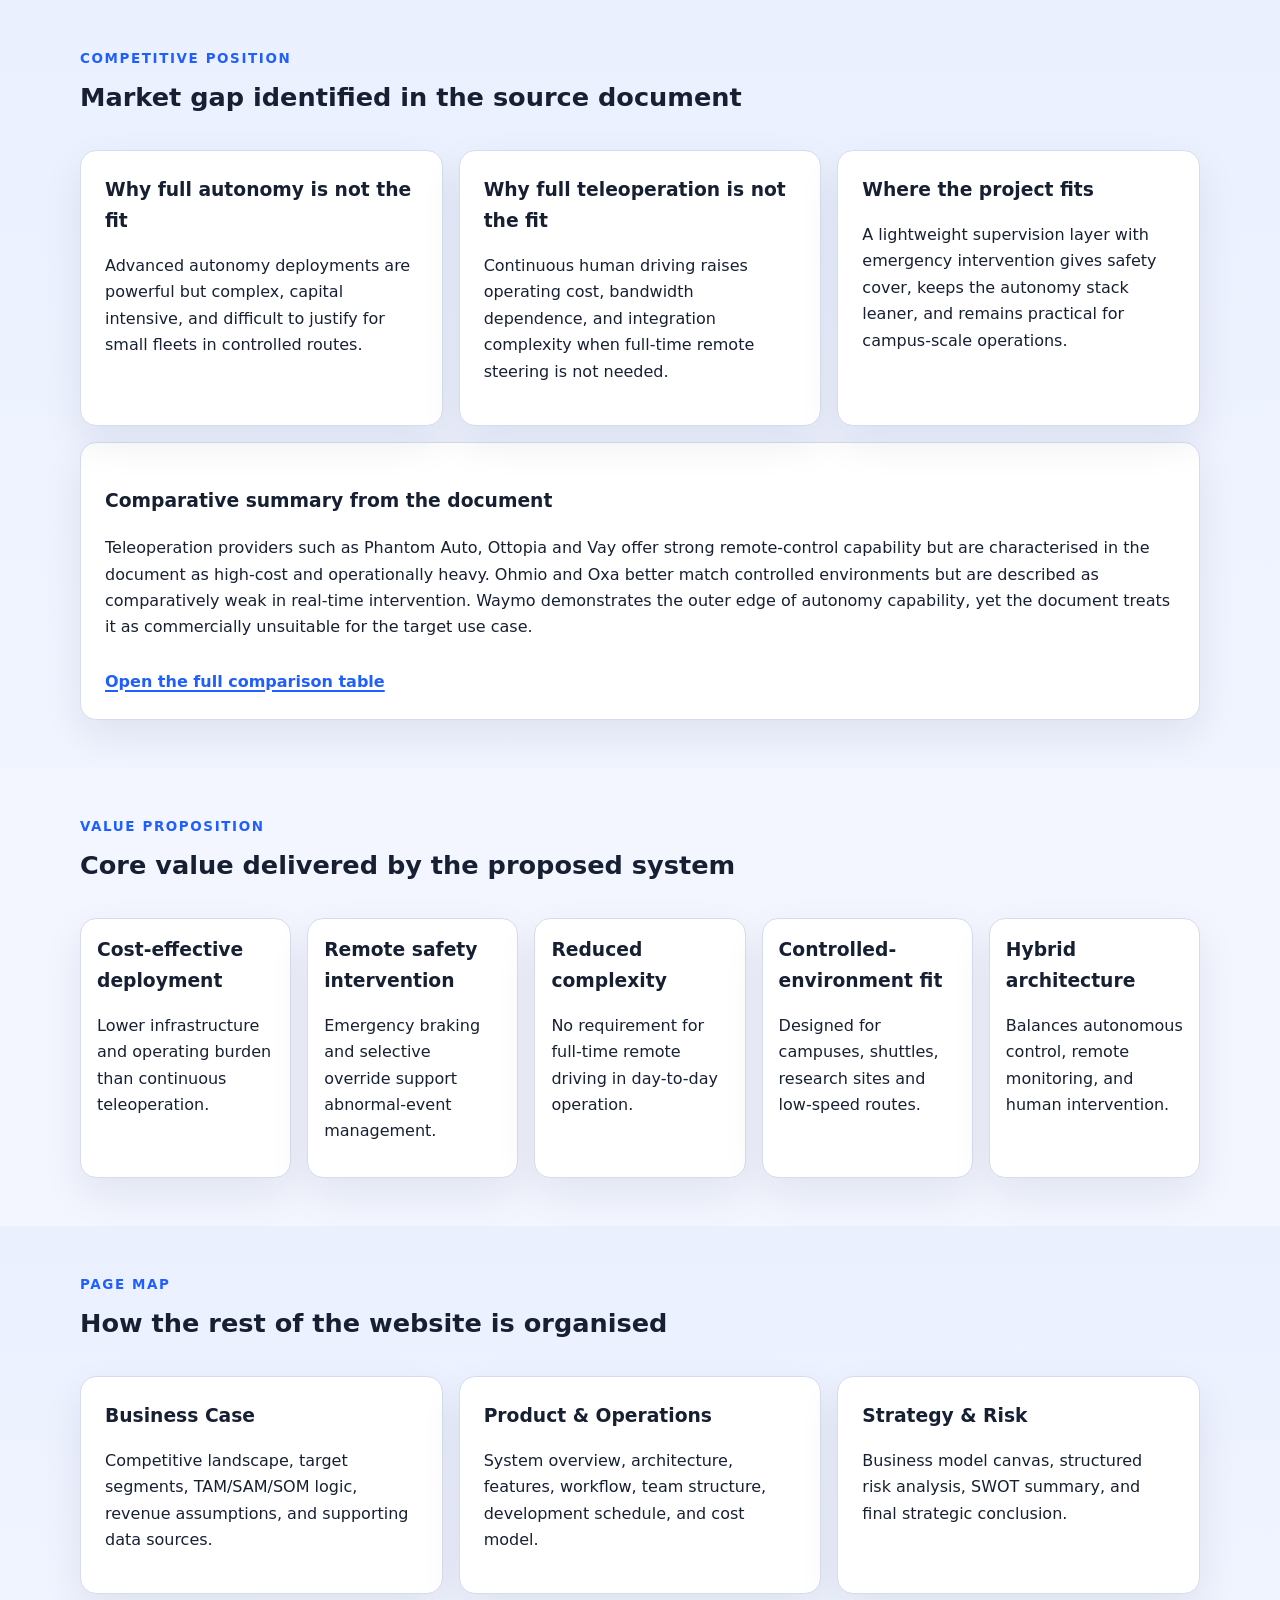
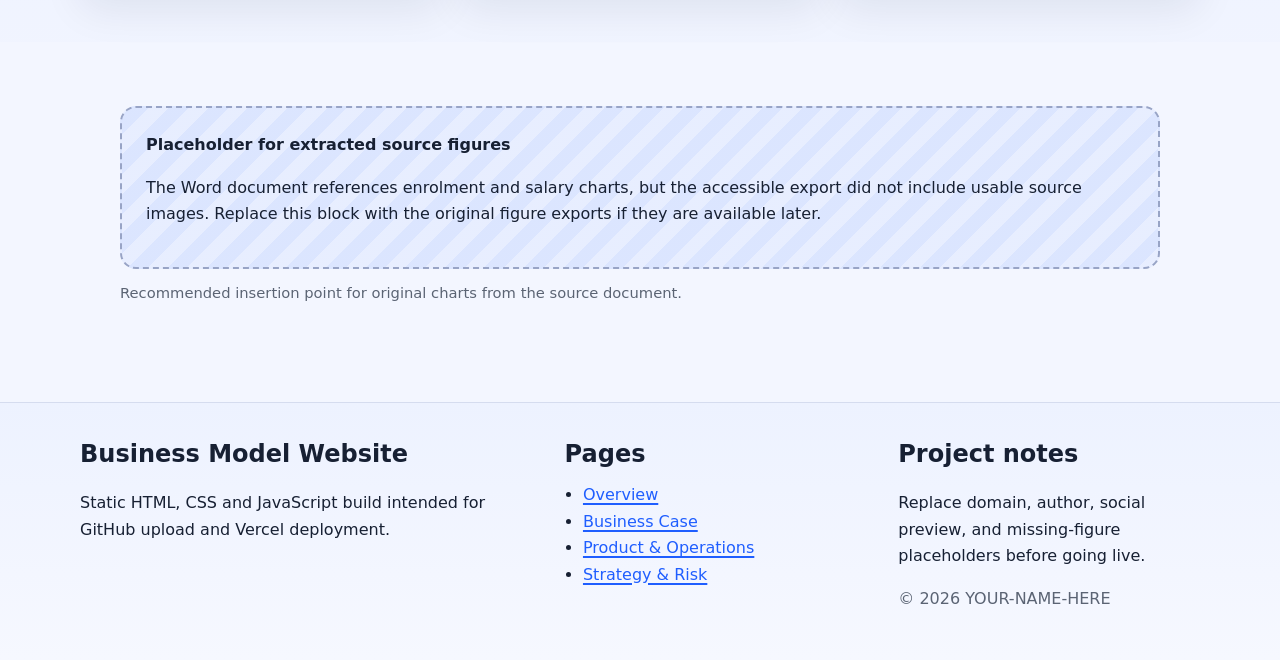
==== commit fe2cf384: "Refresh site styling and fix broken asset paths" ====
--- a/index.html
+++ b/index.html
@@ -14,14 +14,14 @@
     <meta property="og:title" content="Remote Monitoring and Emergency Intervention System">
     <meta property="og:description" content="A static website version of the business model, market case, and product strategy for a hybrid autonomy monitoring platform.">
     <meta property="og:url" content="https://YOUR-DOMAIN-HERE/">
-    <meta property="og:image" content="https://YOUR-DOMAIN-HERE/assets/images/og-image.svg">
+    <meta property="og:image" content="https://YOUR-DOMAIN-HERE/asset/images/og-image.svg">
     <meta name="twitter:card" content="summary_large_image">
     <meta name="twitter:title" content="Remote Monitoring and Emergency Intervention System">
     <meta name="twitter:description" content="Business model, product definition, market sizing, and risk analysis for a hybrid autonomy monitoring platform.">
-    <meta name="twitter:image" content="https://YOUR-DOMAIN-HERE/assets/images/og-image.svg">
-    <link rel="icon" href="assets/icons/favicon.svg" type="image/svg+xml">
-    <link rel="stylesheet" href="assets/css/styles.css">
-    <script defer src="assets/js/main.js"></script>
+    <meta name="twitter:image" content="https://YOUR-DOMAIN-HERE/asset/images/og-image.svg">
+    <link rel="icon" href="asset/icons/favicon.svg" type="image/svg+xml">
+    <link rel="stylesheet" href="asset/css/styles.css">
+    <script defer src="asset/js/main.js"></script>
   </head>
   <body>
     <a class="skip-link" href="#main-content">Skip to main content</a>
@@ -90,7 +90,7 @@
           </div>
 
           <figure class="hero-figure">
-            <img src="assets/images/hero-dashboard.svg" alt="Illustrative dashboard showing remote vehicle monitoring cards, alerts and telemetry">
+            <img src="asset/images/hero-dashboard.svg" alt="Illustrative dashboard showing remote vehicle monitoring cards, alerts and telemetry">
             <figcaption>
               Dashboard-style presentation chosen to echo the requested remote-visualisation feel. If GDP project chat visuals become available later, replace this asset with the exported design source.
             </figcaption>
--- a/asset/css/styles.css
+++ b/asset/css/styles.css
@@ -0,0 +1,634 @@
+:root {
+  --bg: #f3f6ff;
+  --surface: #ffffff;
+  --surface-alt: #edf2ff;
+  --surface-strong: #0b1220;
+  --text: #172033;
+  --muted: #5b6474;
+  --border: #d5dcef;
+  --accent: #1f5eff;
+  --accent-dark: #1746bf;
+  --accent-soft: #e9efff;
+  --success: #126b49;
+  --warning: #895800;
+  --radius: 1rem;
+  --shadow: 0 16px 40px rgba(16, 26, 49, 0.08);
+  --shadow-hover: 0 24px 46px rgba(13, 28, 60, 0.14);
+  --container: min(1120px, calc(100vw - 2rem));
+  --space-xs: 0.5rem;
+  --space-sm: 0.75rem;
+  --space-md: 1rem;
+  --space-lg: 1.5rem;
+  --space-xl: 2rem;
+  --space-2xl: 3rem;
+  --space-3xl: 4.5rem;
+  --font-sans: Inter, ui-sans-serif, system-ui, -apple-system, BlinkMacSystemFont, "Segoe UI", sans-serif;
+}
+
+*,
+*::before,
+*::after {
+  box-sizing: border-box;
+}
+
+html {
+  scroll-behavior: smooth;
+}
+
+body {
+  margin: 0;
+  font-family: var(--font-sans);
+  line-height: 1.65;
+  color: var(--text);
+  background:
+    radial-gradient(circle at 8% -10%, #dce7ff 0%, transparent 38%),
+    radial-gradient(circle at 100% 0%, #d8f0ff 0%, transparent 35%),
+    var(--bg);
+}
+
+img {
+  max-width: 100%;
+  display: block;
+}
+
+svg {
+  display: block;
+}
+
+a {
+  color: var(--accent);
+  text-decoration-thickness: 0.1em;
+  text-underline-offset: 0.2em;
+}
+
+a:hover {
+  color: var(--accent-dark);
+}
+
+a:focus-visible,
+button:focus-visible,
+summary:focus-visible,
+[tabindex]:focus-visible {
+  outline: 3px solid #ffbf47;
+  outline-offset: 3px;
+}
+
+button {
+  font: inherit;
+}
+
+table {
+  width: 100%;
+  border-collapse: collapse;
+  background: var(--surface);
+}
+
+caption {
+  text-align: left;
+  font-weight: 700;
+  margin-bottom: var(--space-sm);
+}
+
+th,
+td {
+  padding: 0.9rem 1rem;
+  border: 1px solid var(--border);
+  vertical-align: top;
+  text-align: left;
+}
+
+thead th {
+  background: #edf2ff;
+}
+
+tbody th {
+  background: #f7f9ff;
+}
+
+.container {
+  width: var(--container);
+  margin-inline: auto;
+}
+
+.skip-link {
+  position: absolute;
+  left: 1rem;
+  top: -4rem;
+  z-index: 1000;
+  background: var(--surface-strong);
+  color: #fff;
+  padding: 0.75rem 1rem;
+  border-radius: 999px;
+}
+
+.skip-link:focus {
+  top: 1rem;
+}
+
+.site-header {
+  position: sticky;
+  top: 0;
+  z-index: 100;
+  background: rgba(243, 246, 255, 0.85);
+  backdrop-filter: blur(10px);
+  border-bottom: 1px solid rgba(215, 220, 235, 0.95);
+}
+
+.site-header .container {
+  display: flex;
+  align-items: center;
+  gap: 1rem;
+  justify-content: space-between;
+  padding-block: 1rem;
+}
+
+.brand-block {
+  display: grid;
+  gap: 0.2rem;
+}
+
+.brand {
+  display: inline-flex;
+  align-items: center;
+  gap: 0.75rem;
+  text-decoration: none;
+  color: var(--text);
+  font-weight: 800;
+}
+
+.brand:hover {
+  color: var(--text);
+}
+
+.brand-mark {
+  inline-size: 2.25rem;
+  block-size: 2.25rem;
+  border-radius: 0.7rem;
+  display: inline-grid;
+  place-items: center;
+  color: #fff;
+  background: linear-gradient(135deg, #1f5eff, #3aa4ff);
+  box-shadow: var(--shadow);
+}
+
+.brand-tagline {
+  margin: 0;
+  color: var(--muted);
+  font-size: 0.92rem;
+}
+
+.site-nav ul {
+  list-style: none;
+  display: flex;
+  gap: 0.25rem;
+  padding: 0;
+  margin: 0;
+}
+
+.site-nav a {
+  display: inline-block;
+  padding: 0.7rem 0.95rem;
+  border-radius: 999px;
+  text-decoration: none;
+  color: var(--text);
+  font-weight: 600;
+}
+
+.site-nav a[aria-current="page"] {
+  background: var(--surface);
+  box-shadow: inset 0 0 0 1px var(--border);
+}
+
+.nav-toggle {
+  display: none;
+  border: 1px solid var(--border);
+  border-radius: 0.75rem;
+  background: var(--surface);
+  padding: 0.6rem 0.8rem;
+}
+
+.hero,
+.page-hero {
+  padding-block: calc(var(--space-3xl) + 0.6rem) var(--space-3xl);
+}
+
+.hero-grid,
+.two-column,
+.footer-grid {
+  display: grid;
+  gap: var(--space-xl);
+  align-items: start;
+}
+
+.hero-grid {
+  grid-template-columns: 1.2fr 0.8fr;
+}
+
+.hero-copy h1,
+.page-hero h1,
+.error-card h1 {
+  margin-top: 0.25rem;
+  margin-bottom: 1rem;
+  line-height: 1.15;
+  font-size: clamp(2.1rem, 3vw, 3.8rem);
+}
+
+.eyebrow {
+  margin: 0;
+  text-transform: uppercase;
+  letter-spacing: 0.12em;
+  font-size: 0.84rem;
+  font-weight: 800;
+  color: var(--accent);
+}
+
+.lede {
+  font-size: 1.125rem;
+  color: var(--muted);
+  max-width: 68ch;
+}
+
+.hero-figure,
+.architecture-figure {
+  background: var(--surface);
+  border: 1px solid var(--border);
+  border-radius: calc(var(--radius) + 0.2rem);
+  padding: var(--space-lg);
+  box-shadow: var(--shadow);
+}
+
+.hero-figure {
+  position: relative;
+  overflow: hidden;
+}
+
+.hero-figure::before {
+  content: "";
+  position: absolute;
+  inset: -2px;
+  background: linear-gradient(140deg, rgba(31, 94, 255, 0.18), rgba(58, 164, 255, 0.18), transparent 62%);
+  pointer-events: none;
+}
+
+.hero-figure figcaption,
+.architecture-figure figcaption,
+.figure-placeholder figcaption {
+  color: var(--muted);
+  font-size: 0.92rem;
+  margin-top: var(--space-sm);
+}
+
+.section {
+  padding-block: var(--space-2xl);
+}
+
+.section-alt {
+  background: linear-gradient(180deg, rgba(31, 94, 255, 0.04), rgba(31, 94, 255, 0.01));
+}
+
+.section-heading {
+  display: grid;
+  gap: 0.35rem;
+  margin-bottom: var(--space-xl);
+}
+
+.section-heading h2,
+.callout h2,
+.card h2,
+.card h3,
+.metric-panel h3,
+.mini-card h3,
+.stat-card h2,
+.swot-card h3,
+footer h2 {
+  margin: 0;
+}
+
+.section-heading h2 {
+  font-size: clamp(1.6rem, 2vw, 2.5rem);
+}
+
+.section-heading p:last-child {
+  margin: 0;
+  color: var(--muted);
+  max-width: 70ch;
+}
+
+.card,
+.mini-card,
+.callout,
+.metric-panel,
+.stat-card,
+.swot-card,
+.error-card,
+.comparison-panel {
+  background: var(--surface);
+  border: 1px solid var(--border);
+  border-radius: var(--radius);
+  box-shadow: var(--shadow);
+}
+
+.card,
+.callout,
+.metric-panel,
+.swot-card,
+.comparison-panel,
+.error-card {
+  padding: var(--space-lg);
+}
+
+.mini-card,
+.stat-card {
+  padding: 1rem;
+}
+
+.card,
+.mini-card,
+.stat-card,
+.metric-panel,
+.comparison-panel {
+  transition: transform 180ms ease, box-shadow 180ms ease, border-color 180ms ease;
+}
+
+.card:hover,
+.mini-card:hover,
+.stat-card:hover,
+.metric-panel:hover,
+.comparison-panel:hover {
+  transform: translateY(-4px);
+  box-shadow: var(--shadow-hover);
+  border-color: #bcc9eb;
+}
+
+.callout {
+  background: linear-gradient(180deg, #0b1220, #16263f);
+  color: #fff;
+}
+
+.callout p,
+.callout li {
+  color: rgba(255, 255, 255, 0.9);
+}
+
+.stat-grid,
+.grid {
+  display: grid;
+  gap: 1rem;
+}
+
+.stat-grid {
+  grid-template-columns: repeat(4, minmax(0, 1fr));
+  margin-top: var(--space-xl);
+}
+
+.cards-2 {
+  grid-template-columns: repeat(2, minmax(0, 1fr));
+}
+
+.cards-3 {
+  grid-template-columns: repeat(3, minmax(0, 1fr));
+}
+
+.cards-4 {
+  grid-template-columns: repeat(4, minmax(0, 1fr));
+}
+
+.cards-5 {
+  grid-template-columns: repeat(5, minmax(0, 1fr));
+}
+
+.metric-panel {
+  text-align: center;
+}
+
+.metric-number {
+  font-size: clamp(2rem, 4vw, 3.2rem);
+  line-height: 1;
+  margin-block: 0.5rem;
+  font-weight: 800;
+}
+
+.card-link a {
+  color: inherit;
+  text-decoration: none;
+}
+
+.card-link a:hover {
+  color: var(--accent);
+}
+
+.button-row {
+  display: flex;
+  flex-wrap: wrap;
+  gap: 0.75rem;
+  margin-top: var(--space-xl);
+}
+
+.button,
+.button-secondary {
+  display: inline-flex;
+  align-items: center;
+  justify-content: center;
+  min-height: 2.9rem;
+  padding-inline: 1rem;
+  border-radius: 999px;
+  text-decoration: none;
+  font-weight: 700;
+  transition: transform 120ms ease, box-shadow 140ms ease, background-color 140ms ease;
+}
+
+.button {
+  color: #fff;
+  background: var(--accent);
+}
+
+.button:hover {
+  color: #fff;
+  background: var(--accent-dark);
+  transform: translateY(-1px);
+  box-shadow: 0 8px 24px rgba(31, 94, 255, 0.35);
+}
+
+.button-secondary {
+  color: var(--text);
+  background: var(--surface);
+  border: 1px solid var(--border);
+}
+
+.button-secondary:hover {
+  color: var(--text);
+  background: var(--accent-soft);
+  transform: translateY(-1px);
+}
+
+.list-plain,
+.list-tight {
+  margin-block: 0.5rem 0;
+  padding-left: 1.15rem;
+}
+
+.list-tight li + li {
+  margin-top: 0.4rem;
+}
+
+.note {
+  margin-top: 1rem;
+  padding: 1rem 1.1rem;
+  border-left: 4px solid #7b61ff;
+  background: rgba(123, 97, 255, 0.08);
+  border-radius: 0.75rem;
+}
+
+.table-scroll {
+  overflow-x: auto;
+  border-radius: var(--radius);
+  box-shadow: var(--shadow);
+  margin-top: 1rem;
+}
+
+.comparison-panel {
+  margin-top: 1rem;
+  display: grid;
+  gap: 0.75rem;
+  align-items: center;
+}
+
+.text-link {
+  font-weight: 700;
+}
+
+.flow-list {
+  padding-left: 1.2rem;
+}
+
+.flow-list li + li {
+  margin-top: 0.65rem;
+}
+
+.placeholder-box {
+  background: repeating-linear-gradient(
+    -45deg,
+    rgba(31, 94, 255, 0.05),
+    rgba(31, 94, 255, 0.05) 14px,
+    rgba(31, 94, 255, 0.11) 14px,
+    rgba(31, 94, 255, 0.11) 28px
+  );
+  border: 2px dashed #98a4c6;
+  border-radius: var(--radius);
+  padding: 1.5rem;
+}
+
+.swot-grid {
+  display: grid;
+  grid-template-columns: repeat(2, minmax(0, 1fr));
+  gap: 1rem;
+}
+
+.site-footer {
+  padding-block: 2rem;
+  margin-top: 2rem;
+  border-top: 1px solid var(--border);
+  background: linear-gradient(180deg, #edf2ff, #f6f8ff);
+}
+
+.footer-grid {
+  grid-template-columns: 1.2fr 0.8fr 0.8fr;
+}
+
+.footer-meta {
+  color: var(--muted);
+}
+
+.error-shell {
+  min-height: 100dvh;
+  display: grid;
+  place-items: center;
+  padding: 2rem 0;
+}
+
+.error-card {
+  max-width: 40rem;
+  text-align: center;
+}
+
+.sr-only {
+  position: absolute;
+  inline-size: 1px;
+  block-size: 1px;
+  overflow: hidden;
+  clip-path: inset(50%);
+  white-space: nowrap;
+}
+
+@media (max-width: 1050px) {
+  .hero-grid,
+  .two-column,
+  .footer-grid,
+  .cards-4,
+  .cards-5 {
+    grid-template-columns: 1fr 1fr;
+  }
+
+  .cards-3,
+  .cards-2,
+  .swot-grid,
+  .stat-grid {
+    grid-template-columns: 1fr 1fr;
+  }
+}
+
+@media (max-width: 820px) {
+  .site-header .container {
+    grid-template-columns: 1fr auto;
+  }
+
+  .nav-toggle {
+    display: inline-flex;
+    align-items: center;
+    justify-content: center;
+  }
+
+  .site-nav {
+    display: none;
+    width: 100%;
+  }
+
+  .site-nav.is-open {
+    display: block;
+  }
+
+  .site-nav ul {
+    flex-direction: column;
+    padding-top: 0.5rem;
+  }
+
+  .site-header .container {
+    display: grid;
+  }
+
+  .hero-grid,
+  .two-column,
+  .footer-grid,
+  .cards-2,
+  .cards-3,
+  .cards-4,
+  .cards-5,
+  .swot-grid,
+  .stat-grid {
+    grid-template-columns: 1fr;
+  }
+}
+
+@media (prefers-reduced-motion: reduce) {
+  html {
+    scroll-behavior: auto;
+  }
+
+  *,
+  *::before,
+  *::after {
+    animation-duration: 0.01ms !important;
+    animation-iteration-count: 1 !important;
+    transition-duration: 0.01ms !important;
+  }
+}
